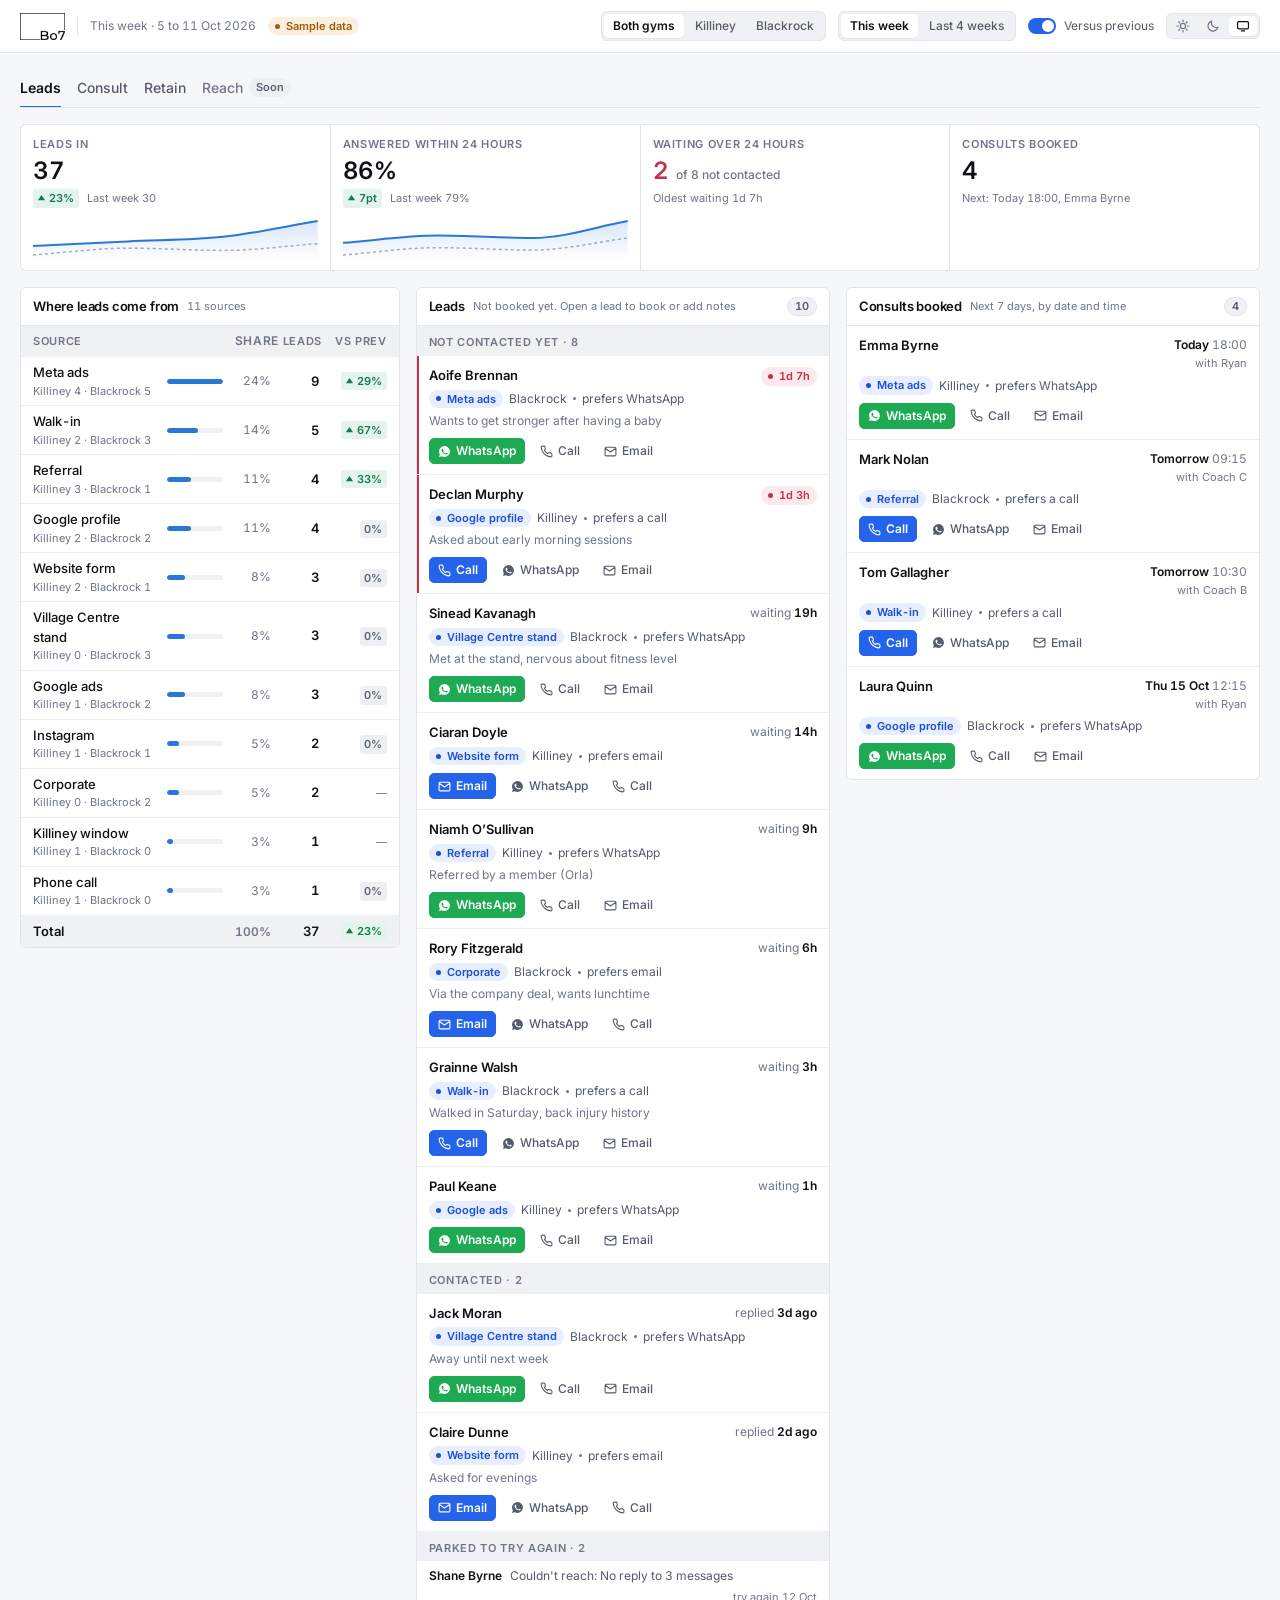
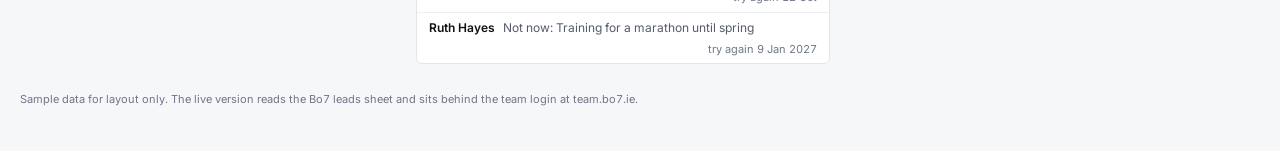
==== site/dash/index.html @ 9c86279f "Dashboard Retain: show the win-back sequence as a table (Observatory style) instead of accent-stripe" ====
<!doctype html>
<html lang="en">
<head>
<meta charset="utf-8">
<meta name="viewport" content="width=device-width, initial-scale=1, viewport-fit=cover">
<meta name="robots" content="noindex, nofollow">
<title>Bo7 Dashboard</title>
<link rel="icon" href="../assets/favicon.ico">
<script>try { var t = localStorage.getItem("bo7-dash-theme"); if (t === "light" || t === "dark") document.documentElement.setAttribute("data-theme", t); } catch (e) {}</script>
<link rel="preconnect" href="https://fonts.googleapis.com">
<link rel="preconnect" href="https://fonts.gstatic.com" crossorigin>
<link rel="stylesheet" href="https://fonts.googleapis.com/css2?family=Inter:wght@400;500;600;700&display=swap">
<style>
/* Bo7 dashboard. Built on the Observatory ("Operator") design system from alfred-workspace:
   dense, neutral, tool-like. Blue-biased neutrals, one accent (Observatory blue),
   semantic status colours, 4px rhythm, Inter with tabular numbers.
   No colour or size literals outside the tokens. Light on :root, dark via system or [data-theme]. */
:root {
  --bg-page: #F6F7F9; --bg-surface: #FFFFFF; --bg-sunken: #EFF1F4; --bg-raised: #FFFFFF;
  --bg-hover: #F2F4F7; --bg-active: #E8ECF2;
  --text-primary: #0F1115; --text-secondary: #545B6B; --text-tertiary: #6E7688; --text-inverse: #FFFFFF;
  --border: #E2E5EA; --border-strong: #CFD4DC;
  --accent: #2563EB; --accent-hover: #1D4ED8; --accent-text: #1D4ED8; --accent-subtle: #E7EEFD; --accent-contrast: #FFFFFF;
  --border-focus: #2563EB;
  --status-positive: #0F7B4F; --status-positive-subtle: #E4F4EC;
  --status-negative: #C2334A; --status-negative-subtle: #FCE9EC;
  --status-warning: #A35A07; --status-warning-subtle: #FBF0E0;
  --status-neutral: #5B6373; --status-neutral-subtle: #EDEFF3;
  --wa: #1DAA52; --wa-contrast: #FFFFFF;
  --chart-1: #2A78D6; --chart-grid: #ECEEF2; --chart-axis: #6E7688; --chart-compare: #A6ADBB;
  --table-border: #ECEEF2; --row-hover: #F5F7FA;
  --shadow-pop: 0 1px 2px rgba(15,17,21,.06), 0 8px 24px rgba(15,17,21,.10);
  --seg-shadow: 0 1px 1px rgba(15,17,21,.06);
  --logo-filter: invert(1); /* the logo file is white; dark on light pages */

  --font-ui: "Inter", -apple-system, BlinkMacSystemFont, "Segoe UI", Roboto, Helvetica, Arial, sans-serif;
  --fs-xs: 11px; --fs-sm: 12px; --fs-base: 13px; --fs-md: 14px; --fs-lg: 16px; --fs-xl: 20px; --fs-2xl: 24px; --fs-3xl: 30px;
  --track-tight: -0.014em; --track-wide: 0.06em;
  --space-1: 2px; --space-2: 4px; --space-3: 6px; --space-4: 8px; --space-5: 12px; --space-6: 16px; --space-7: 20px; --space-8: 24px; --space-9: 32px;
  --radius-sm: 3px; --radius-md: 5px; --radius-lg: 6px; --radius-full: 999px;
  --topbar-h: 52px; --content-max: 1560px; --pad-x: 20px;
  color-scheme: light;
}
@media (prefers-color-scheme: dark) {
  :root:not([data-theme="light"]) {
    --bg-page: #0B0D11; --bg-surface: #121519; --bg-sunken: #0E1115; --bg-raised: #171B21;
    --bg-hover: #1A1E25; --bg-active: #232830;
    --text-primary: #EEF1F6; --text-secondary: #A2AAB8; --text-tertiary: #7F8898; --text-inverse: #0B0D11;
    --border: #232830; --border-strong: #333A45;
    --accent: #3B82F6; --accent-hover: #5A98F8; --accent-text: #5A98F8; --accent-subtle: #152239; --accent-contrast: #07090D;
    --border-focus: #3B82F6;
    --status-positive: #3FD08F; --status-positive-subtle: #0F2A20;
    --status-negative: #FF7B8B; --status-negative-subtle: #331419;
    --status-warning: #F0B429; --status-warning-subtle: #302209;
    --status-neutral: #98A1B0; --status-neutral-subtle: #1C2129;
    --wa: #25D366; --wa-contrast: #06210F;
    --chart-1: #3987E5; --chart-grid: #1F242B; --chart-axis: #7F8898; --chart-compare: #5C6472;
    --table-border: #1F242B; --row-hover: #171B22;
    --shadow-pop: 0 1px 2px rgba(0,0,0,.5), 0 10px 28px rgba(0,0,0,.55);
    --seg-shadow: 0 1px 1px rgba(0,0,0,.4);
    --logo-filter: none;
    color-scheme: dark;
  }
}
:root[data-theme="dark"] {
  --bg-page: #0B0D11; --bg-surface: #121519; --bg-sunken: #0E1115; --bg-raised: #171B21;
  --bg-hover: #1A1E25; --bg-active: #232830;
  --text-primary: #EEF1F6; --text-secondary: #A2AAB8; --text-tertiary: #7F8898; --text-inverse: #0B0D11;
  --border: #232830; --border-strong: #333A45;
  --accent: #3B82F6; --accent-hover: #5A98F8; --accent-text: #5A98F8; --accent-subtle: #152239; --accent-contrast: #07090D;
  --border-focus: #3B82F6;
  --status-positive: #3FD08F; --status-positive-subtle: #0F2A20;
  --status-negative: #FF7B8B; --status-negative-subtle: #331419;
  --status-warning: #F0B429; --status-warning-subtle: #302209;
  --status-neutral: #98A1B0; --status-neutral-subtle: #1C2129;
  --wa: #25D366; --wa-contrast: #06210F;
  --chart-1: #3987E5; --chart-grid: #1F242B; --chart-axis: #7F8898; --chart-compare: #5C6472;
  --table-border: #1F242B; --row-hover: #171B22;
  --shadow-pop: 0 1px 2px rgba(0,0,0,.5), 0 10px 28px rgba(0,0,0,.55);
  --seg-shadow: 0 1px 1px rgba(0,0,0,.4);
    --logo-filter: none;
  color-scheme: dark;
}

* { box-sizing: border-box; }
html, body { margin: 0; }
body { background: var(--bg-page); color: var(--text-primary); font: 400 var(--fs-base)/1.5 var(--font-ui); font-variant-numeric: tabular-nums; overflow-x: clip; }
button { font: inherit; color: inherit; }
:focus-visible { outline: 2px solid var(--border-focus); outline-offset: 1px; }
@media (prefers-reduced-motion: reduce) { * { transition-duration: 0.01ms !important; animation-duration: 0.01ms !important; } }

/* Top bar */
.topbar { position: sticky; top: env(safe-area-inset-top, 0px); z-index: 30; background: var(--bg-surface); border-bottom: 1px solid var(--border); }
.topbar-inner { max-width: var(--content-max); margin: 0 auto; padding-inline: var(--pad-x); min-height: var(--topbar-h); display: flex; align-items: center; gap: var(--space-5); flex-wrap: wrap; padding-block: var(--space-3); }
.brand { display: flex; align-items: center; gap: var(--space-4); }
.logo { display: block; width: 45px; height: 27px; filter: var(--logo-filter); }
.title { font-size: var(--fs-md); font-weight: 600; letter-spacing: var(--track-tight); }
.sep { width: 1px; height: 18px; background: var(--border); }
.sub { font-size: var(--fs-sm); color: var(--text-tertiary); }
.right { margin-left: auto; display: flex; align-items: center; gap: var(--space-5); flex-wrap: wrap; }

.chip { display: inline-flex; align-items: center; gap: var(--space-3); padding: 1px 7px; border-radius: var(--radius-full); font-size: var(--fs-xs); font-weight: 600; background: var(--status-neutral-subtle); color: var(--status-neutral); white-space: nowrap; }
.chip::before { content: ""; width: 5px; height: 5px; border-radius: 50%; background: currentColor; }
.chip.warn { background: var(--status-warning-subtle); color: var(--status-warning); }
.chip.bad { background: var(--status-negative-subtle); color: var(--status-negative); }
.chip.ok { background: var(--status-positive-subtle); color: var(--status-positive); }
.chip.info { background: var(--accent-subtle); color: var(--accent-text); }
.chip.mute::before { display: none; }

.seg { display: inline-flex; gap: var(--space-1); padding: var(--space-1); background: var(--bg-sunken); border: 1px solid var(--border); border-radius: var(--radius-lg); }
.seg button { border: 0; background: none; padding: 3px 9px; border-radius: var(--radius-md); font-size: var(--fs-sm); font-weight: 500; color: var(--text-secondary); cursor: pointer; }
.seg button:hover { color: var(--text-primary); }
.seg button[aria-pressed="true"] { background: var(--bg-surface); color: var(--text-primary); font-weight: 600; box-shadow: var(--seg-shadow); }

.seg.icons button { display: grid; place-items: center; padding: 3px 7px; color: var(--text-tertiary); }
.seg.icons button:hover { color: var(--text-primary); }
.seg.icons button[aria-pressed="true"] { color: var(--text-primary); }
.seg.icons svg { display: block; width: 14px; height: 14px; }
.switch { display: inline-flex; align-items: center; gap: var(--space-4); font-size: var(--fs-sm); color: var(--text-secondary); cursor: pointer; user-select: none; }
.switch input { position: absolute; opacity: 0; width: 1px; height: 1px; }
.track { width: 28px; height: 16px; border-radius: var(--radius-full); background: var(--border-strong); position: relative; transition: background .15s; flex: none; }
.track::after { content: ""; position: absolute; top: 2px; left: 2px; width: 12px; height: 12px; border-radius: 50%; background: var(--bg-surface); transition: transform .15s; }
.switch input:checked + .track { background: var(--accent); }
.switch input:checked + .track::after { transform: translateX(12px); }
.switch input:focus-visible + .track { outline: 2px solid var(--border-focus); outline-offset: 1px; }

/* Content */
.content { max-width: var(--content-max); margin: 0 auto; padding: var(--space-6) var(--pad-x) var(--space-9); display: flex; flex-direction: column; gap: var(--space-6); }
.tabs { display: flex; gap: var(--space-6); border-bottom: 1px solid var(--border); overflow-x: auto; scrollbar-width: none; }
.tabs::-webkit-scrollbar { display: none; }
.tabs button { border: 0; background: none; padding: var(--space-4) 0; margin-bottom: -1px; border-bottom: 2px solid transparent; font-size: var(--fs-md); font-weight: 500; color: var(--text-secondary); cursor: pointer; white-space: nowrap; display: inline-flex; align-items: center; gap: var(--space-3); }
.tabs button:hover:not([disabled]) { color: var(--text-primary); }
.tabs button[aria-selected="true"] { color: var(--text-primary); font-weight: 600; border-bottom-color: var(--accent); }
.tabs button[disabled] { cursor: default; color: var(--text-tertiary); }
.scope { font-size: var(--fs-xs); color: var(--text-tertiary); margin: calc(var(--space-6) * -1 + var(--space-4)) 0 0; }

/* KPI strip: one bordered object split by hairlines */
.kpis { display: grid; grid-template-columns: repeat(4, minmax(0, 1fr)); gap: 1px; background: var(--border); border: 1px solid var(--border); border-radius: var(--radius-lg); overflow: hidden; }
.kpi { background: var(--bg-surface); padding: 11px 12px 10px; display: flex; flex-direction: column; min-width: 0; }
.eyebrow { font-size: var(--fs-xs); font-weight: 600; text-transform: uppercase; letter-spacing: var(--track-wide); color: var(--text-tertiary); }
.kpi-value { font-size: var(--fs-2xl); font-weight: 600; letter-spacing: var(--track-tight); line-height: 1.2; margin-top: var(--space-2); display: flex; align-items: baseline; gap: var(--space-4); flex-wrap: wrap; }
.kpi-value.bad { color: var(--status-negative); }
.kpi-secondary { font-size: var(--fs-sm); font-weight: 500; color: var(--text-tertiary); letter-spacing: 0; }
.kpi-meta { display: flex; align-items: center; gap: var(--space-4); min-height: 17px; margin-top: var(--space-2); }
.kpi-ly { font-size: var(--fs-xs); color: var(--text-tertiary); }
.spark { display: block; width: 100%; height: 44px; margin-top: var(--space-4); }
@media (max-width: 900px) { .kpis { grid-template-columns: repeat(2, minmax(0, 1fr)); } }
@media (max-width: 640px) { .kpi-value { font-size: var(--fs-xl); } }

.delta { display: inline-flex; align-items: center; gap: 3px; padding: 1px 5px 1px 4px; border-radius: var(--radius-sm); font-size: var(--fs-xs); font-weight: 600; }
.delta svg { width: 9px; height: 9px; }
.delta.good { background: var(--status-positive-subtle); color: var(--status-positive); }
.delta.bad { background: var(--status-negative-subtle); color: var(--status-negative); }
.delta.flat { background: var(--status-neutral-subtle); color: var(--status-neutral); }

/* Board */
.board { display: grid; grid-template-columns: minmax(0, 1.1fr) minmax(0, 1.2fr) minmax(0, 1.2fr); gap: var(--space-6); align-items: start; }
@media (max-width: 1240px) { .board { grid-template-columns: minmax(0, 1fr) minmax(0, 1fr); } .panel.sources { grid-column: 1 / -1; order: 3; } }
@media (max-width: 760px) { .board { grid-template-columns: minmax(0, 1fr); } }

.panel { background: var(--bg-surface); border: 1px solid var(--border); border-radius: var(--radius-lg); min-width: 0; }
.panel-head { min-height: 36px; padding: 9px 12px; border-bottom: 1px solid var(--border); display: flex; align-items: center; gap: var(--space-4); }
.panel-title { font-size: var(--fs-base); font-weight: 600; letter-spacing: var(--track-tight); }
.panel-note { font-size: var(--fs-xs); color: var(--text-tertiary); }
.panel-actions { margin-left: auto; display: flex; align-items: center; gap: var(--space-4); }
.count { font-size: var(--fs-xs); font-weight: 600; color: var(--text-secondary); background: var(--bg-sunken); border: 1px solid var(--border); border-radius: var(--radius-full); padding: 0 7px; }

/* Sources: qualifiers left, numbers right, the bar is the aside */
.src-row { display: grid; grid-template-columns: minmax(0, 1fr) 72px 40px 30px; gap: var(--space-5); align-items: center; padding: 6px 12px; border-bottom: 1px solid var(--table-border); }
.src-row:last-child { border-bottom: 0; }
.src-row:hover { background: var(--row-hover); }
.src-name { color: var(--text-primary); font-weight: 500; min-width: 0; }
.src-split { display: block; font-size: var(--fs-xs); color: var(--text-tertiary); font-weight: 400; }
.meter { height: 5px; border-radius: var(--radius-full); background: var(--bg-sunken); overflow: hidden; }
.meter i { display: block; height: 100%; background: var(--chart-1); border-radius: var(--radius-full); }
.src-share { text-align: right; font-size: var(--fs-sm); color: var(--text-tertiary); }
.src-val { text-align: right; font-weight: 600; }
.src-head { white-space: nowrap; font-size: var(--fs-xs); font-weight: 600; text-transform: uppercase; letter-spacing: var(--track-wide); color: var(--text-tertiary); background: var(--bg-sunken); }
.src-head:hover { background: var(--bg-sunken); }
.src-foot { font-weight: 600; background: var(--bg-sunken); }
.src-foot:hover { background: var(--bg-sunken); }
.src-delta { justify-self: end; }

/* Lead rows */
.group-label { padding: var(--space-4) 12px var(--space-2); font-size: var(--fs-xs); font-weight: 600; text-transform: uppercase; letter-spacing: var(--track-wide); color: var(--text-tertiary); background: var(--bg-sunken); border-bottom: 1px solid var(--table-border); }
.lead { padding: 10px 12px; border-bottom: 1px solid var(--table-border); display: grid; grid-template-columns: minmax(0, 1fr) auto; gap: var(--space-2) var(--space-5); position: relative; }
.lead:last-child { border-bottom: 0; }
.lead:hover { background: var(--row-hover); }
.lead.late::before { content: ""; position: absolute; left: 0; top: 0; bottom: 0; width: 2px; background: var(--status-negative); }
.lead-name { font-weight: 600; font-size: var(--fs-base); }
.lead-when { text-align: right; font-size: var(--fs-sm); color: var(--text-tertiary); white-space: nowrap; }
.lead-when b { color: var(--text-primary); font-weight: 600; }
.lead-meta { grid-column: 1 / -1; display: flex; flex-wrap: wrap; align-items: center; gap: var(--space-3); font-size: var(--fs-sm); color: var(--text-secondary); }
.dot-sep { width: 3px; height: 3px; border-radius: 50%; background: var(--text-tertiary); }
.lead-note { grid-column: 1 / -1; font-size: var(--fs-sm); color: var(--text-tertiary); margin: 0; }
.lead-actions { grid-column: 1 / -1; display: flex; flex-wrap: wrap; gap: var(--space-3); margin-top: var(--space-2); }
.btn { display: inline-flex; align-items: center; gap: 5px; white-space: nowrap; padding: 3px 8px; border-radius: var(--radius-md); font-size: var(--fs-sm); font-weight: 500; border: 1px solid var(--border-strong); background: var(--bg-surface); color: var(--text-primary); cursor: pointer; }
.btn:hover { background: var(--bg-hover); }
.btn svg { width: 13px; height: 13px; flex: none; }
.btn.primary { background: var(--accent); border-color: var(--accent); color: var(--accent-contrast); font-weight: 600; }
.btn.primary:hover { background: var(--accent-hover); border-color: var(--accent-hover); }
.btn.primary.wa { background: var(--wa); border-color: var(--wa); color: var(--wa-contrast); }
.btn.ghost { border-color: transparent; background: none; color: var(--text-secondary); }
.btn.ghost:hover { background: var(--bg-hover); color: var(--text-primary); }
.empty { padding: 32px 12px; text-align: center; font-size: var(--fs-sm); color: var(--text-tertiary); }

.foot-note { font-size: var(--fs-xs); color: var(--text-tertiary); }

/* Lead rows open the lead dialog */
.lead.clickable { cursor: pointer; }
.lead.clickable:focus-visible { outline: 2px solid var(--border-focus); outline-offset: -2px; }
.lead-coach { font-size: var(--fs-xs); color: var(--text-tertiary); }

/* Lead dialog. Closed dialogs must stay display:none. */
.dlg:not([open]) { display: none; }
.dlg { padding: 0; border: 1px solid var(--border); border-radius: var(--radius-lg); background: var(--bg-surface); color: var(--text-primary); box-shadow: var(--shadow-pop); width: min(960px, calc(100% - 32px)); max-height: calc(100vh - 48px); overflow: hidden; }
.dlg[open] { display: flex; flex-direction: column; }
.dlg::backdrop { background: rgba(11, 13, 17, .45); }
.dlg-head { display: flex; align-items: flex-start; gap: var(--space-5); padding: 12px 16px; border-bottom: 1px solid var(--border); }
.dlg-title { font-size: var(--fs-lg); font-weight: 600; letter-spacing: var(--track-tight); margin: 0; }
.dlg-head .lead-meta { margin-top: var(--space-2); }
.dlg-head .lead-actions { margin-top: var(--space-3); }
.icon-btn { margin-left: auto; border: 0; background: none; color: var(--text-tertiary); border-radius: var(--radius-md); padding: var(--space-2); cursor: pointer; display: grid; place-items: center; }
.icon-btn:hover { background: var(--bg-hover); color: var(--text-primary); }
.icon-btn svg { width: 16px; height: 16px; }
.dlg-body { display: grid; grid-template-columns: minmax(0, 1.5fr) minmax(0, 1fr); overflow: auto; flex: 1; }
.dlg-col { padding: 14px 16px; display: flex; flex-direction: column; gap: var(--space-5); min-width: 0; }
.dlg-col + .dlg-col { border-left: 1px solid var(--border); background: var(--bg-page); }
.dlg-section { font-size: var(--fs-base); font-weight: 600; letter-spacing: var(--track-tight); display: flex; align-items: center; gap: var(--space-4); }
.dlg-section .panel-note { font-weight: 400; }
.field { display: flex; flex-direction: column; gap: var(--space-2); }
.field > span { font-size: var(--fs-xs); font-weight: 600; text-transform: uppercase; letter-spacing: var(--track-wide); color: var(--text-tertiary); }
.days { display: grid; grid-template-columns: repeat(7, minmax(0, 1fr)); gap: var(--space-2); }
.day { border: 1px solid var(--border); background: var(--bg-surface); border-radius: var(--radius-md); padding: 6px 4px; cursor: pointer; display: flex; flex-direction: column; align-items: center; gap: 1px; font-size: var(--fs-xs); color: var(--text-secondary); }
.day b { font-size: var(--fs-md); color: var(--text-primary); font-weight: 600; }
.day:hover:not([disabled]) { background: var(--bg-hover); }
.day[aria-pressed="true"] { border-color: var(--accent); background: var(--accent-subtle); color: var(--accent-text); }
.day[aria-pressed="true"] b { color: var(--accent-text); }
.day[disabled] { cursor: default; opacity: .45; }
.slots { display: grid; grid-template-columns: repeat(auto-fill, minmax(104px, 1fr)); gap: var(--space-3); min-height: 64px; align-content: start; }
.slot { border: 1px solid var(--border-strong); background: var(--bg-surface); border-radius: var(--radius-md); padding: 5px 8px; cursor: pointer; text-align: left; display: flex; flex-direction: column; }
.slot b { font-weight: 600; font-size: var(--fs-base); }
.slot span { font-size: var(--fs-xs); color: var(--text-tertiary); }
.slot:hover { background: var(--bg-hover); }
.slot[aria-pressed="true"] { background: var(--accent); border-color: var(--accent); color: var(--accent-contrast); }
.slot[aria-pressed="true"] span { color: var(--accent-contrast); opacity: .85; }
.slots .empty { grid-column: 1 / -1; padding: 16px 0; text-align: left; }
.summary { font-size: var(--fs-sm); color: var(--text-secondary); padding: 8px 10px; border-radius: var(--radius-md); background: var(--bg-sunken); border: 1px solid var(--border); }
.summary b { color: var(--text-primary); }
.callout { border: 1px solid var(--border); border-left: 2px solid var(--status-positive); border-radius: var(--radius-lg); background: var(--bg-surface); padding: 10px 12px; display: flex; flex-direction: column; gap: var(--space-3); }
.callout b { font-size: var(--fs-base); }
.callout p { margin: 0; font-size: var(--fs-sm); color: var(--text-secondary); }
.notes { display: flex; flex-direction: column; gap: var(--space-4); overflow: auto; }
.note { background: var(--bg-surface); border: 1px solid var(--border); border-radius: var(--radius-md); padding: 8px 10px; }
.note-meta { font-size: var(--fs-xs); color: var(--text-tertiary); }
.note p { margin: 2px 0 0; font-size: var(--fs-sm); white-space: pre-wrap; }
textarea.input { font: inherit; font-size: var(--fs-base); color: var(--text-primary); background: var(--bg-surface); border: 1px solid var(--border-strong); border-radius: var(--radius-md); padding: 6px 8px; resize: vertical; min-height: 72px; }
textarea.input:focus { outline: none; border-color: var(--border-focus); box-shadow: 0 0 0 2px var(--accent-subtle); }
.dlg-foot { display: flex; align-items: center; gap: var(--space-4); padding: 10px 16px; border-top: 1px solid var(--border); background: var(--bg-surface); }
.dlg-foot .hint { font-size: var(--fs-xs); color: var(--text-tertiary); margin-right: auto; }
.btn.lg { padding: 5px 11px; font-size: var(--fs-base); }
.btn[disabled] { opacity: .45; cursor: default; }
@media (max-width: 860px) {
  .dlg-body { grid-template-columns: minmax(0, 1fr); }
  .dlg-col + .dlg-col { border-left: 0; border-top: 1px solid var(--border); }
}
@media (max-width: 640px) {
  .dlg { width: 100%; max-width: 100%; height: 100%; max-height: 100%; border-radius: 0; }
  .days { grid-template-columns: repeat(7, minmax(44px, 1fr)); overflow-x: auto; }
}

/* Remove-from-board panel */
.park { margin-top: var(--space-4); border: 1px solid var(--border); border-radius: var(--radius-lg); background: var(--bg-sunken); padding: 10px 12px; display: flex; flex-direction: column; gap: var(--space-4); }
.park-title { font-size: var(--fs-base); font-weight: 600; }
.park p { margin: 0; font-size: var(--fs-sm); color: var(--text-secondary); }
.park-row { display: flex; flex-wrap: wrap; gap: var(--space-5); align-items: flex-end; }
.park-actions { display: flex; gap: var(--space-3); }
.btn.danger { background: var(--status-negative); border-color: var(--status-negative); color: var(--text-inverse); font-weight: 600; }
.parked { padding: 6px 12px; border-bottom: 1px solid var(--table-border); display: flex; flex-wrap: wrap; gap: var(--space-2) var(--space-4); align-items: baseline; font-size: var(--fs-sm); color: var(--text-secondary); }
.parked:last-child { border-bottom: 0; }
.parked b { color: var(--text-primary); font-weight: 600; }
.parked .due { margin-left: auto; color: var(--text-tertiary); font-size: var(--fs-xs); }

/* Tabs and panels */
.tabpanel { display: flex; flex-direction: column; gap: var(--space-6); }
.tabpanel[hidden], .seg[hidden], .switch[hidden] { display: none; }

/* Consult tab: list on the left, consult sheet on the right; full-screen sheet on phones */
.cx-bar { display: flex; flex-wrap: wrap; align-items: center; gap: var(--space-5); }
.cx { display: grid; grid-template-columns: minmax(0, 1fr) minmax(0, 1.35fr); gap: var(--space-6); align-items: start; }
.cx-row { width: 100%; border: 0; border-bottom: 1px solid var(--table-border); background: none; text-align: left; cursor: pointer; padding: 10px 12px; display: grid; grid-template-columns: 52px minmax(0, 1fr) auto; gap: var(--space-2) var(--space-5); align-items: center; min-height: 60px; }
.cx-row:hover { background: var(--row-hover); }
.cx-row[aria-current="true"] { background: var(--bg-active); box-shadow: inset 2px 0 0 var(--accent); }
.cx-time { font-size: var(--fs-md); font-weight: 600; letter-spacing: var(--track-tight); }
.cx-who { min-width: 0; }
.cx-who b { display: block; font-weight: 600; font-size: var(--fs-base); }
.cx-who span { display: block; font-size: var(--fs-sm); color: var(--text-tertiary); white-space: nowrap; overflow: hidden; text-overflow: ellipsis; }
.group-label.today { color: var(--accent-text); background: var(--accent-subtle); }
.cx-list-panel, .cx-detail { height: calc(100vh - var(--topbar-h) - 64px); min-height: 480px; }
.cx-list-panel { display: flex; flex-direction: column; overflow: hidden; }
.cx-list-panel #x-list { overflow: auto; flex: 1; }
.cx-detail { display: flex; flex-direction: column; overflow: hidden; }
.cx-empty { padding: 48px 16px; text-align: center; color: var(--text-tertiary); font-size: var(--fs-sm); }
.cx-head { padding: 12px 16px; border-bottom: 1px solid var(--border); display: flex; flex-direction: column; gap: var(--space-3); }
.cx-head-top { display: flex; align-items: center; gap: var(--space-4); }
.cx-name { font-size: var(--fs-xl); font-weight: 600; letter-spacing: var(--track-tight); margin: 0; flex: 1; min-width: 0; }
.cx-when { font-size: var(--fs-sm); color: var(--text-secondary); }
.cx-when b { color: var(--text-primary); }
.cx-back { display: none; }
.cx-body { overflow: auto; padding: 4px 16px 16px; display: flex; flex-direction: column; gap: var(--space-6); flex: 1; }
.cx-sec { display: flex; flex-direction: column; gap: var(--space-4); padding-top: var(--space-5); }
.cx-sec + .cx-sec { border-top: 1px solid var(--border); }
.cx-sec h3 { margin: 0; font-size: var(--fs-base); font-weight: 600; letter-spacing: var(--track-tight); display: flex; align-items: baseline; gap: var(--space-4); }
.cx-sec h3 .panel-note { font-weight: 400; }
.facts { display: grid; grid-template-columns: max-content minmax(0, 1fr); gap: 6px 16px; margin: 0; font-size: var(--fs-sm); }
.facts dt { color: var(--text-tertiary); }
.facts dd { margin: 0; color: var(--text-primary); }
.prev-notes { display: flex; flex-direction: column; gap: var(--space-3); }
.prev-notes .note { background: var(--bg-sunken); }
.cx textarea.input, .cx-detail textarea.input { min-height: 64px; }
.chips { display: flex; flex-wrap: wrap; gap: var(--space-3); }
.tog { border: 1px solid var(--border-strong); background: var(--bg-surface); color: var(--text-secondary); border-radius: var(--radius-full); padding: 5px 12px; font-size: var(--fs-sm); font-weight: 500; cursor: pointer; min-height: 32px; }
.tog:hover { background: var(--bg-hover); color: var(--text-primary); }
.tog[aria-pressed="true"] { background: var(--accent-subtle); border-color: var(--accent); color: var(--accent-text); font-weight: 600; }
.tog.big { padding: 8px 14px; font-size: var(--fs-base); min-height: 40px; }
.tog.good[aria-pressed="true"] { background: var(--status-positive-subtle); border-color: var(--status-positive); color: var(--status-positive); }
.tog.bad[aria-pressed="true"] { background: var(--status-negative-subtle); border-color: var(--status-negative); color: var(--status-negative); }
.saved { font-size: var(--fs-xs); color: var(--text-tertiary); }
.hint-text { font-size: var(--fs-xs); color: var(--text-tertiary); margin: 0; }
.cx-foot { padding: 10px 16px calc(10px + env(safe-area-inset-bottom, 0px)); border-top: 1px solid var(--border); display: flex; align-items: center; gap: var(--space-4); background: var(--bg-surface); }
.cx-foot .hint { font-size: var(--fs-xs); color: var(--text-tertiary); margin-right: auto; }

@media (max-width: 1000px) {
  .cx { grid-template-columns: minmax(0, 1fr); }
  .cx-detail { display: none; }
  .cx-list-panel { height: auto; min-height: 0; }
  .cx-detail.open { display: flex; position: fixed; inset: 0; z-index: 50; max-height: none; border-radius: 0; border: 0; padding-top: env(safe-area-inset-top, 0px); }
  .cx-back { display: grid; margin-left: -6px; }
  body.sheet-open { overflow: hidden; }
}
@media (max-width: 640px) {
  .cx-detail textarea.input { font-size: 16px; } /* stops phones zooming in on focus */
  .cx-foot .btn.primary { flex: 1; justify-content: center; padding: 10px 12px; font-size: var(--fs-md); }
  .cx-foot .hint { display: none; }
  .cx-row { grid-template-columns: 48px minmax(0, 1fr) auto; }
}

/* Retain tab: member health column, then the win-back list */
.rt { display: grid; grid-template-columns: minmax(0, 0.9fr) minmax(0, 1.4fr); gap: var(--space-6); align-items: start; }
.rt-health { display: grid; grid-template-columns: 92px minmax(0, 1fr); gap: var(--space-6); padding: 16px; align-items: stretch; }
.hcol { display: flex; flex-direction: column; height: 420px; border-radius: var(--radius-lg); overflow: hidden; gap: 2px; background: var(--bg-surface); }
.hseg { border: 0; padding: 0; margin: 0; min-height: 6px; display: flex; align-items: flex-start; justify-content: center; color: var(--text-inverse); font-weight: 600; font-size: var(--fs-sm); cursor: pointer; position: relative; }
.hseg span { padding-top: 8px; }
.hseg.healthy { background: var(--status-positive); cursor: default; }
.hseg.slowing { background: var(--status-warning); }
.hseg.risk { background: var(--status-negative); }
.hseg:not(.healthy):hover { filter: brightness(1.08); }
.hseg[aria-pressed="true"] { box-shadow: inset 0 0 0 3px var(--text-primary); }
.hlegend { display: flex; flex-direction: column; gap: var(--space-3); min-width: 0; }
.hrow { border: 1px solid var(--border); background: var(--bg-surface); border-radius: var(--radius-lg); padding: 10px 12px; text-align: left; display: grid; grid-template-columns: 10px minmax(0, 1fr) auto; gap: 2px var(--space-4); align-items: baseline; cursor: pointer; }
.hrow:hover { background: var(--bg-hover); }
.hrow[aria-pressed="true"] { border-color: var(--accent); background: var(--accent-subtle); }
.hrow.healthy { cursor: default; }
.hrow.healthy:hover { background: var(--bg-surface); }
.hdot { width: 10px; height: 10px; border-radius: 3px; align-self: center; }
.hdot.healthy { background: var(--status-positive); } .hdot.slowing { background: var(--status-warning); } .hdot.risk { background: var(--status-negative); }
.hname { font-weight: 600; font-size: var(--fs-base); }
.hnum { font-size: var(--fs-xl); font-weight: 600; letter-spacing: var(--track-tight); text-align: right; }
.hdef { grid-column: 2 / -1; font-size: var(--fs-xs); color: var(--text-tertiary); }
.hmeta { grid-column: 2 / -1; display: flex; flex-wrap: wrap; align-items: center; gap: var(--space-2) var(--space-4); font-size: var(--fs-xs); color: var(--text-tertiary); }
.hmeta > * { white-space: nowrap; }
.seq-row { display: grid; grid-template-columns: 64px minmax(0, 1fr) 64px 72px; gap: var(--space-5); align-items: center; padding: 6px 12px; border-bottom: 1px solid var(--table-border); font-size: var(--fs-base); }
.seq-row.head { background: var(--bg-sunken); font-size: var(--fs-xs); font-weight: 600; text-transform: uppercase; letter-spacing: var(--track-wide); color: var(--text-tertiary); }
.seq-row .when { color: var(--text-secondary); white-space: nowrap; }
.seq-row .who { color: var(--text-secondary); }
.seq-row .n { text-align: right; font-weight: 600; }
.seq-row.head .n { font-weight: 600; }
@media (max-width: 640px) { .seq-row { grid-template-columns: 52px minmax(0, 1fr) 52px 40px; gap: var(--space-4); } }
.seq-note { padding: 8px 12px; font-size: var(--fs-xs); color: var(--text-tertiary); border-bottom: 1px solid var(--border); }
.mrow { padding: 10px 12px; border-bottom: 1px solid var(--table-border); display: grid; grid-template-columns: minmax(0, 1fr) auto; gap: var(--space-2) var(--space-5); }
.mrow:last-child { border-bottom: 0; }
.mrow:hover { background: var(--row-hover); }
.mrow .lead-meta b { color: var(--text-primary); font-weight: 600; }
.mstage { text-align: right; display: flex; flex-direction: column; align-items: flex-end; gap: 2px; }
.mstage .next { font-size: var(--fs-xs); color: var(--text-tertiary); white-space: nowrap; }
.pace { font-variant-numeric: tabular-nums; }
@media (max-width: 1000px) { .rt { grid-template-columns: minmax(0, 1fr); } }
@media (max-width: 640px) { .mrow .lead-actions { gap: var(--space-1); } .mrow .btn.ghost { padding: 3px 6px; } .rt-health { grid-template-columns: 64px minmax(0, 1fr); gap: var(--space-5); padding: 12px; } .hcol { height: 340px; } .mstage .next { white-space: normal; } }

/* Toast */
.toast { position: fixed; left: 50%; bottom: calc(var(--space-8) + env(safe-area-inset-bottom, 0px)); transform: translateX(-50%); max-width: calc(100% - 32px); background: var(--bg-raised); border: 1px solid var(--border); box-shadow: var(--shadow-pop); color: var(--text-primary); padding: 9px 12px; border-radius: var(--radius-lg); font-size: var(--fs-sm); opacity: 0; transition: opacity .15s; pointer-events: none; }
.toast.show { opacity: 1; }

@media (max-width: 900px) { :root { --pad-x: 16px; } .sub, .sep { display: none; } }
@media (max-width: 640px) { :root { --pad-x: 12px; } .right { margin-left: 0; width: 100%; } .topbar { position: static; } }
</style>
</head>
<body>
<header class="topbar">
  <div class="topbar-inner">
    <div class="brand"><img class="logo" src="../assets/bo7-logo.png" alt="Bo7" width="45" height="27"></div>
    <span class="sep" aria-hidden="true"></span>
    <span class="sub" id="period-sub">This week · 5 to 11 Oct 2026</span>
    <span class="chip warn" title="Every name and number on this page is made up, for layout only.">Sample data</span>
    <div class="right">
      <div class="seg" role="group" aria-label="Gym">
        <button type="button" data-gym="all" aria-pressed="true">Both gyms</button>
        <button type="button" data-gym="Killiney" aria-pressed="false">Killiney</button>
        <button type="button" data-gym="Blackrock" aria-pressed="false">Blackrock</button>
      </div>
      <div class="seg" role="group" aria-label="Period" id="period-seg">
        <button type="button" data-period="week" aria-pressed="true">This week</button>
        <button type="button" data-period="month" aria-pressed="false">Last 4 weeks</button>
      </div>
      <label class="switch" id="compare-wrap"><input type="checkbox" id="compare" checked><span class="track" aria-hidden="true"></span>Versus previous</label>
      <div class="seg icons" role="group" aria-label="Theme">
        <button type="button" data-theme-opt="light" aria-pressed="false" title="Light" aria-label="Light"><svg viewBox="0 0 16 16" fill="none" stroke="currentColor" stroke-width="1.4" stroke-linecap="round" aria-hidden="true"><circle cx="8" cy="8" r="3"/><path d="M8 1.2v1.6M8 13.2v1.6M1.2 8h1.6M13.2 8h1.6M3.2 3.2l1.1 1.1M11.7 11.7l1.1 1.1M3.2 12.8l1.1-1.1M11.7 4.3l1.1-1.1"/></svg></button>
        <button type="button" data-theme-opt="dark" aria-pressed="false" title="Dark" aria-label="Dark"><svg viewBox="0 0 16 16" fill="none" stroke="currentColor" stroke-width="1.4" stroke-linejoin="round" aria-hidden="true"><path d="M13.6 9.6A5.8 5.8 0 0 1 6.4 2.4a5.8 5.8 0 1 0 7.2 7.2Z"/></svg></button>
        <button type="button" data-theme-opt="system" aria-pressed="false" title="System" aria-label="System"><svg viewBox="0 0 16 16" fill="none" stroke="currentColor" stroke-width="1.4" aria-hidden="true"><rect x="1.8" y="3" width="12.4" height="8.2" rx="1.2"/><path d="M5.6 13.6h4.8"/></svg></button>
      </div>
    </div>
  </div>
</header>

<main class="content">
  <nav class="tabs" role="tablist" aria-label="Dashboard sections">
    <button role="tab" aria-selected="true" type="button" data-tab="leads">Leads</button>
    <button role="tab" aria-selected="false" type="button" data-tab="consult">Consult</button>
    <button role="tab" aria-selected="false" type="button" data-tab="retain">Retain</button>
    <button role="tab" aria-selected="false" type="button" disabled>Reach <span class="chip mute">Soon</span></button>
  </nav>

  <div class="tabpanel" id="tab-leads" role="tabpanel">
  <section class="kpis" aria-label="Summary">
    <div class="kpi">
      <span class="eyebrow">Leads in</span>
      <span class="kpi-value" id="k-leads">0</span>
      <span class="kpi-meta" id="m-leads"></span>
      <svg class="spark" id="s-leads" viewBox="0 0 300 40" preserveAspectRatio="none" aria-hidden="true"></svg>
    </div>
    <div class="kpi">
      <span class="eyebrow">Answered within 24 hours</span>
      <span class="kpi-value" id="k-reply">0%</span>
      <span class="kpi-meta" id="m-reply"></span>
      <svg class="spark" id="s-reply" viewBox="0 0 300 40" preserveAspectRatio="none" aria-hidden="true"></svg>
    </div>
    <div class="kpi">
      <span class="eyebrow">Waiting over 24 hours</span>
      <span class="kpi-value bad" id="k-late">0</span>
      <span class="kpi-meta"><span class="kpi-ly" id="m-late"></span></span>
    </div>
    <div class="kpi">
      <span class="eyebrow">Consults booked</span>
      <span class="kpi-value" id="k-consult">0</span>
      <span class="kpi-meta"><span class="kpi-ly" id="m-consult"></span></span>
    </div>
  </section>

  <div class="board">
    <section class="panel sources" aria-labelledby="h-sources">
      <div class="panel-head"><span class="panel-title" id="h-sources">Where leads come from</span><span class="panel-note" id="n-sources"></span></div>
      <div id="src-list"></div>
    </section>

    <section class="panel" aria-labelledby="h-new">
      <div class="panel-head"><span class="panel-title" id="h-new">Leads</span><span class="panel-note">Not booked yet. Open a lead to book or add notes</span><span class="panel-actions"><span class="count" id="c-new">0</span></span></div>
      <div id="list-new"></div>
    </section>

    <section class="panel" aria-labelledby="h-consult">
      <div class="panel-head"><span class="panel-title" id="h-consult">Consults booked</span><span class="panel-note">Next 7 days, by date and time</span><span class="panel-actions"><span class="count" id="c-consult">0</span></span></div>
      <div id="list-consult"></div>
    </section>
  </div>

  </div>

  <div class="tabpanel" id="tab-consult" role="tabpanel" hidden>
    <section class="kpis" aria-label="This week's consults">
      <div class="kpi"><span class="eyebrow">Booked this week</span><span class="kpi-value" id="x-booked">0</span><span class="kpi-meta"><span class="kpi-ly" id="x-booked-m"></span></span></div>
      <div class="kpi"><span class="eyebrow">Done</span><span class="kpi-value" id="x-done">0</span><span class="kpi-meta"><span class="kpi-ly" id="x-done-m"></span></span></div>
      <div class="kpi"><span class="eyebrow">Showed up</span><span class="kpi-value" id="x-show">0%</span><span class="kpi-meta"><span class="kpi-ly" id="x-show-m"></span></span></div>
      <div class="kpi"><span class="eyebrow">Joined</span><span class="kpi-value" id="x-joined">0</span><span class="kpi-meta"><span class="kpi-ly" id="x-joined-m"></span></span></div>
    </section>
    <div class="cx-bar">
      <div class="seg" role="group" aria-label="Coach" id="x-coach"></div>
      <span class="panel-note">This week and next. Open a consult to take notes and record the outcome.</span>
    </div>
    <div class="cx">
      <section class="panel cx-list-panel" aria-labelledby="x-list-h">
        <div class="panel-head"><span class="panel-title" id="x-list-h">Consults</span><span class="panel-actions"><span class="count" id="x-count">0</span></span></div>
        <div id="x-list"></div>
      </section>
      <section class="panel cx-detail" id="cx-detail" aria-label="Consult"></section>
    </div>
  </div>

  <div class="tabpanel" id="tab-retain" role="tabpanel" hidden>
    <section class="kpis" aria-label="Member health">
      <div class="kpi"><span class="eyebrow">Members</span><span class="kpi-value" id="r-members">0</span><span class="kpi-meta"><span class="kpi-ly" id="r-members-m"></span></span></div>
      <div class="kpi"><span class="eyebrow">Healthy</span><span class="kpi-value" id="r-healthy">0%</span><span class="kpi-meta" id="r-healthy-m"></span></div>
      <div class="kpi"><span class="eyebrow">Won back, last 30 days</span><span class="kpi-value" id="r-won">0</span><span class="kpi-meta"><span class="kpi-ly" id="r-won-m"></span></span></div>
      <div class="kpi"><span class="eyebrow">Win-back rate</span><span class="kpi-value" id="r-rate">0%</span><span class="kpi-meta"><span class="kpi-ly" id="r-rate-m"></span></span></div>
    </section>
    <div class="rt">
      <section class="panel" aria-labelledby="r-health-h">
        <div class="panel-head"><span class="panel-title" id="r-health-h">Member health</span><span class="panel-note">From Glofox bookings and check-ins</span></div>
        <div class="rt-health">
          <div class="hcol" id="r-col" role="group" aria-label="Members by health"></div>
          <div class="hlegend" id="r-legend"></div>
        </div>
      </section>
      <section class="panel" id="r-list-panel" aria-labelledby="r-list-h">
        <div class="panel-head"><span class="panel-title" id="r-list-h">Win-back</span><span class="panel-note" id="r-list-note"></span><span class="panel-actions"><span class="count" id="r-count">0</span></span></div>
        <div id="r-seq"></div>
        <div id="r-list"></div>
      </section>
    </div>
  </div>

  <p class="foot-note">Sample data for layout only. The live version reads the Bo7 leads sheet and sits behind the team login at team.bo7.ie.</p>
</main>
<dialog class="dlg" id="lead-dlg" aria-labelledby="dlg-name">
  <div class="dlg-head">
    <div style="min-width:0">
      <h2 class="dlg-title" id="dlg-name">Name</h2>
      <div id="dlg-meta"></div>
      <div id="dlg-contact"></div>
      <div id="dlg-status" style="display:flex;align-items:center;gap:8px;flex-wrap:wrap;margin-top:8px"></div>
      <div id="dlg-remove"></div>
    </div>
    <button type="button" class="icon-btn" id="dlg-close" aria-label="Close" autofocus><svg viewBox="0 0 16 16" fill="none" stroke="currentColor" stroke-width="1.6" stroke-linecap="round" aria-hidden="true"><path d="M4 4l8 8M12 4l-8 8"/></svg></button>
  </div>
  <div class="dlg-body">
    <section class="dlg-col" aria-labelledby="dlg-book-h">
      <div class="dlg-section" id="dlg-book-h">Book a consultation <span class="panel-note">Bo7 consultations calendar</span></div>
      <div id="dlg-booked"></div>
      <div style="display:flex;flex-wrap:wrap;gap:12px">
        <label class="field"><span>Gym</span><div class="seg" role="group" aria-label="Gym" id="dlg-gym"></div></label>
        <label class="field"><span>Coach</span><div class="seg" role="group" aria-label="Coach" id="dlg-coach"></div></label>
      </div>
      <div class="field"><span>Day</span><div class="days" id="dlg-days"></div></div>
      <div class="field"><span>Free times</span><div class="slots" id="dlg-slots"></div></div>
      <div class="summary" id="dlg-summary">Pick a time.</div>
    </section>
    <section class="dlg-col" aria-labelledby="dlg-notes-h">
      <div class="dlg-section" id="dlg-notes-h">Notes <span class="panel-note" id="dlg-notes-count"></span></div>
      <div class="notes" id="dlg-notes"></div>
      <label class="field"><span>Add a note</span><textarea class="input" id="dlg-note-text" rows="3" placeholder="What did they say? Goals, injuries, best times to reach them..."></textarea></label>
      <div><button type="button" class="btn" id="dlg-note-add">Add note</button></div>
    </section>
  </div>
  <div class="dlg-foot">
    <span class="hint">Sample data. Nothing is saved or sent.</span>
    <button type="button" class="btn ghost lg" id="dlg-cancel">Cancel</button>
    <button type="button" class="btn primary lg" id="dlg-book" disabled>Book consult</button>
  </div>
</dialog>
<div class="toast" id="toast" role="status" aria-live="polite"></div>

<script>
(function () {
  // ---------- Sample data (made up) ----------
  var SOURCES = {
    'walk-in': 'Walk-in', 'phone': 'Phone call', 'whatsapp': 'WhatsApp (direct)', 'website-form': 'Website form',
    'killiney-window': 'Killiney window', 'blackrock-window': 'Blackrock window', 'stand': 'Village Centre stand',
    'referral': 'Referral', 'corporate': 'Corporate', 'instagram': 'Instagram', 'meta-ads': 'Meta ads',
    'google-ads': 'Google ads', 'google-profile': 'Google profile'
  };
  // [source, gym, this week, rest of last 4 weeks, previous week, previous 4 weeks]
  var COUNTS = [
    ['meta-ads', 'Killiney', 4, 9, 3, 10], ['meta-ads', 'Blackrock', 5, 11, 4, 12],
    ['referral', 'Killiney', 3, 6, 2, 6], ['referral', 'Blackrock', 1, 3, 1, 2],
    ['google-profile', 'Killiney', 2, 7, 3, 7], ['google-profile', 'Blackrock', 2, 4, 1, 4],
    ['website-form', 'Killiney', 2, 5, 2, 6], ['website-form', 'Blackrock', 1, 3, 1, 3],
    ['walk-in', 'Killiney', 2, 3, 1, 4], ['walk-in', 'Blackrock', 3, 6, 2, 5],
    ['stand', 'Blackrock', 3, 5, 3, 2], ['google-ads', 'Killiney', 1, 4, 2, 3], ['google-ads', 'Blackrock', 2, 3, 1, 3],
    ['instagram', 'Killiney', 1, 3, 1, 3], ['instagram', 'Blackrock', 1, 2, 1, 2],
    ['killiney-window', 'Killiney', 1, 2, 0, 1], ['blackrock-window', 'Blackrock', 0, 2, 1, 1],
    ['corporate', 'Blackrock', 2, 2, 0, 1], ['phone', 'Killiney', 1, 2, 1, 3], ['whatsapp', 'Killiney', 0, 2, 0, 1]
  ];
  // Weekly totals for both gyms, oldest first; the last value is this week.
  var WEEKLY_LEADS = [22, 25, 24, 27, 26, 28, 30, 37];
  var WEEKLY_REPLY = [72, 75, 74, 79, 77, 80, 79, 86];
  var NEW = [
    { name: 'Aoife Brennan', source: 'meta-ads', gym: 'Blackrock', prefers: 'whatsapp', hours: 31, note: 'Wants to get stronger after having a baby' },
    { name: 'Declan Murphy', source: 'google-profile', gym: 'Killiney', prefers: 'phone', hours: 27, note: 'Asked about early morning sessions' },
    { name: 'Sinead Kavanagh', source: 'stand', gym: 'Blackrock', prefers: 'whatsapp', hours: 19, note: 'Met at the stand, nervous about fitness level' },
    { name: 'Ciaran Doyle', source: 'website-form', gym: 'Killiney', prefers: 'email', hours: 14, note: '' },
    { name: 'Niamh O’Sullivan', source: 'referral', gym: 'Killiney', prefers: 'whatsapp', hours: 9, note: 'Referred by a member (Orla)' },
    { name: 'Rory Fitzgerald', source: 'corporate', gym: 'Blackrock', prefers: 'email', hours: 6, note: 'Via the company deal, wants lunchtime' },
    { name: 'Grainne Walsh', source: 'walk-in', gym: 'Blackrock', prefers: 'phone', hours: 3, note: 'Walked in Saturday, back injury history' },
    { name: 'Paul Keane', source: 'google-ads', gym: 'Killiney', prefers: 'whatsapp', hours: 1, note: '' },
    { name: 'Claire Dunne', source: 'website-form', gym: 'Killiney', prefers: 'email', hours: 70, contacted: true, replied: '2d ago', status: 'Asked for evenings', note: '' },
    { name: 'Jack Moran', source: 'stand', gym: 'Blackrock', prefers: 'whatsapp', hours: 96, contacted: true, replied: '3d ago', status: 'Away until next week', note: 'Met at the stand, keen once back' }
  ];
  // Taken off the board, kept in the leads sheet to try again later.
  var PARKED = [
    { name: 'Shane Byrne', gym: 'Killiney', status: "Couldn't reach", reason: 'No reply to 3 messages', tryAgain: '12 Oct' },
    { name: 'Ruth Hayes', gym: 'Blackrock', status: 'Not now', reason: 'Training for a marathon until spring', tryAgain: '9 Jan 2027' }
  ];
  var CONSULT = [
    { name: 'Emma Byrne', source: 'meta-ads', gym: 'Killiney', prefers: 'whatsapp', when: 'Today', time: '18:00', booked: true, day: 0, coach: 'Ryan' },
    { name: 'Mark Nolan', source: 'referral', gym: 'Blackrock', prefers: 'phone', when: 'Tomorrow', time: '09:15', booked: true, day: 1, coach: 'Coach C' },
    { name: 'Laura Quinn', source: 'google-profile', gym: 'Blackrock', prefers: 'whatsapp', when: 'Thu 15 Oct', time: '12:15', booked: true, day: 6, coach: 'Ryan' },
    { name: 'Tom Gallagher', source: 'walk-in', gym: 'Killiney', prefers: 'phone', when: 'Tomorrow', time: '10:30', booked: true, day: 1, coach: 'Coach B' },
  ];

  // Sample calendar: today is Fri 9 Oct 2026, 11:00. Consult slots per gym; coaches per gym.
  var DAYS = ['Fri', 'Sat', 'Sun', 'Mon', 'Tue', 'Wed', 'Thu'].map(function (d, i) { return { short: d, date: 9 + i, label: i === 0 ? 'Today' : i === 1 ? 'Tomorrow' : d + ' ' + (9 + i) + ' Oct' }; });
  var SLOT_TIMES = {
    Killiney: { weekday: ['07:00', '07:45', '12:30', '18:00', '18:45', '19:30'], Sat: ['09:00', '09:45', '10:30'], Sun: [] },
    Blackrock: { weekday: ['06:45', '12:15', '13:00', '17:30', '18:15', '19:00'], Sat: ['08:30', '09:15', '10:00'], Sun: [] }
  };
  var COACHES = { Killiney: ['Ryan', 'Coach B'], Blackrock: ['Ryan', 'Coach C'] };
  var NOW = '11:00';
  NEW.concat(CONSULT).forEach(function (p, i) {
    p.id = 'L' + i;
    p.notes = p.note ? [{ by: 'Logged at enquiry', at: 'Earlier', text: p.note }] : [];
  });
  NEW.forEach(function (p) { if (p.contacted) p.notes.push({ by: 'Ryan', at: p.replied, text: 'Replied on ' + (p.prefers === 'email' ? 'email' : 'WhatsApp') + '. ' + p.status + '.' }); });
  CONSULT.forEach(function (p) { if (p.booked) p.notes.push({ by: 'Ryan', at: 'Earlier', text: 'Consult booked for ' + p.when + ' at ' + p.time + ' with ' + p.coach + '.' }); });

  var ICON = {
    whatsapp: '<svg viewBox="0 0 24 24" aria-hidden="true"><path fill="currentColor" d="M12 2a10 10 0 0 0-8.6 15.1L2 22l5-1.3A10 10 0 1 0 12 2Zm5.3 14.2c-.2.6-1.3 1.2-1.8 1.2-.5.1-1 .2-3.3-.7-2.8-1.1-4.5-4-4.7-4.2-.1-.2-1.1-1.5-1.1-2.8 0-1.3.7-2 .9-2.3.3-.3.6-.3.8-.3h.6c.2 0 .4 0 .6.5l.9 2.1c.1.2.1.4 0 .6l-.4.6-.4.4c-.1.2-.3.3-.1.6.2.3.8 1.3 1.7 2.1 1.2 1 2.1 1.4 2.4 1.5.3.2.5.1.6-.1l.9-1c.2-.3.4-.2.7-.1l2 .9c.3.1.5.2.5.4.1.1.1.7-.2 1.4Z"/></svg>',
    phone: '<svg viewBox="0 0 24 24" aria-hidden="true"><path fill="none" stroke="currentColor" stroke-width="2" stroke-linecap="round" stroke-linejoin="round" d="M22 16.9v3a2 2 0 0 1-2.2 2 19.8 19.8 0 0 1-8.6-3.1 19.5 19.5 0 0 1-6-6A19.8 19.8 0 0 1 2.1 4.2 2 2 0 0 1 4.1 2h3a2 2 0 0 1 2 1.7c.1.9.4 1.8.7 2.7a2 2 0 0 1-.5 2.1L8 9.8a16 16 0 0 0 6 6l1.3-1.3a2 2 0 0 1 2.1-.4c.9.3 1.8.6 2.7.7a2 2 0 0 1 1.7 2Z"/></svg>',
    email: '<svg viewBox="0 0 24 24" aria-hidden="true"><path fill="none" stroke="currentColor" stroke-width="2" stroke-linecap="round" stroke-linejoin="round" d="M4 4h16a2 2 0 0 1 2 2v12a2 2 0 0 1-2 2H4a2 2 0 0 1-2-2V6a2 2 0 0 1 2-2Zm18 2-10 7L2 6"/></svg>'
  };
  var LABEL = { whatsapp: 'WhatsApp', phone: 'Call', email: 'Email' };
  var PREF = { whatsapp: 'prefers WhatsApp', phone: 'prefers a call', email: 'prefers email' };

  var state = { gym: 'all', period: 'week', compare: true };
  function byGym(x) { return state.gym === 'all' || (x.gym || x[1]) === state.gym; }
  function esc(t) { return String(t).replace(/[&<>"]/g, function (c) { return { '&': '&amp;', '<': '&lt;', '>': '&gt;', '"': '&quot;' }[c]; }); }

  // ---------- Delta badge: colour from "good" direction, not the arrow ----------
  function delta(cur, prev, unit, good) {
    if (prev === null || prev === undefined) return '<span class="kpi-ly" title="No comparison period">—</span>';
    var v = unit === 'pt' ? cur - prev : (prev === 0 ? null : (cur - prev) / prev * 100);
    if (v === null) return '<span class="kpi-ly" title="Nothing to compare against">—</span>';
    var dir = v > 0 ? 'up' : v < 0 ? 'down' : 'flat';
    var tone = dir === 'flat' ? 'flat' : (dir === good ? 'good' : 'bad');
    var arrow = dir === 'up' ? '<path d="M5 1l4 6H1z"/>' : dir === 'down' ? '<path d="M5 9L1 3h8z"/>' : '';
    var txt = Math.abs(v).toFixed(unit === 'pt' ? 0 : 0) + (unit === 'pt' ? 'pt' : '%');
    return '<span class="delta ' + tone + '">' + (arrow ? '<svg viewBox="0 0 10 10" fill="currentColor" aria-hidden="true">' + arrow + '</svg>' : '') + txt + '</span>';
  }

  // ---------- Sparkline: monotone cubic (Fritsch-Carlson), shared y-scale with comparison ----------
  function css(name) { return getComputedStyle(document.documentElement).getPropertyValue(name).trim(); }
  function monotonePath(pts) {
    var n = pts.length; if (n < 2) return '';
    var dx = [], m = [], t = [];
    for (var i = 0; i < n - 1; i++) { dx[i] = pts[i + 1][0] - pts[i][0]; m[i] = (pts[i + 1][1] - pts[i][1]) / dx[i]; }
    t[0] = m[0]; t[n - 1] = m[n - 2];
    for (i = 1; i < n - 1; i++) t[i] = (m[i - 1] * m[i] <= 0) ? 0 : (m[i - 1] + m[i]) / 2;
    for (i = 0; i < n - 1; i++) {
      if (m[i] === 0) { t[i] = 0; t[i + 1] = 0; continue; }
      var a = t[i] / m[i], b = t[i + 1] / m[i], h = a * a + b * b;
      if (h > 9) { var k = 3 / Math.sqrt(h); t[i] = k * a * m[i]; t[i + 1] = k * b * m[i]; }
    }
    var d = 'M' + pts[0][0].toFixed(2) + ',' + pts[0][1].toFixed(2);
    for (i = 0; i < n - 1; i++) {
      var x0 = pts[i][0], y0 = pts[i][1], x1 = pts[i + 1][0], y1 = pts[i + 1][1], s = dx[i] / 3;
      d += ' C' + (x0 + s).toFixed(2) + ',' + (y0 + t[i] * s).toFixed(2) + ' ' + (x1 - s).toFixed(2) + ',' + (y1 - t[i + 1] * s).toFixed(2) + ' ' + x1.toFixed(2) + ',' + y1.toFixed(2);
    }
    return d;
  }
  function spark(el, cur, prev) {
    var all = cur.concat(state.compare && prev ? prev : []);
    var lo = Math.min.apply(null, all), hi = Math.max.apply(null, all), pad = (hi - lo) * 0.15 || 1;
    lo -= pad; hi += pad;
    function pts(vals) { return vals.map(function (v, i) { return [i / (vals.length - 1) * 300, 40 - (v - lo) / (hi - lo) * 40]; }); }
    var c = css('--chart-1'), id = el.id + '-g';
    var p = pts(cur), line = monotonePath(p);
    var html = '<defs><linearGradient id="' + id + '" x1="0" y1="0" x2="0" y2="1"><stop offset="0" stop-color="' + c + '" stop-opacity=".18"/><stop offset="1" stop-color="' + c + '" stop-opacity="0"/></linearGradient></defs>';
    if (state.compare && prev) html += '<path d="' + monotonePath(pts(prev)) + '" fill="none" stroke="' + css('--chart-compare') + '" stroke-width="1.5" stroke-dasharray="3 3" vector-effect="non-scaling-stroke"/>';
    html += '<path d="' + line + ' L300,40 L0,40 Z" fill="url(#' + id + ')"/>';
    html += '<path d="' + line + '" fill="none" stroke="' + c + '" stroke-width="2" vector-effect="non-scaling-stroke"/>';
    el.innerHTML = html;
  }

  // ---------- Render ----------
  function actions(p) {
    var order = [p.prefers].concat(['whatsapp', 'phone', 'email'].filter(function (k) { return k !== p.prefers; }));
    return '<div class="lead-actions">' + order.map(function (k, i) {
      var cls = i === 0 ? 'btn primary' + (k === 'whatsapp' ? ' wa' : '') : 'btn ghost';
      return '<button type="button" class="' + cls + '" data-act="' + k + '" data-name="' + esc(p.name) + '">' + ICON[k] + LABEL[k] + '</button>';
    }).join('') + '</div>';
  }
  function meta(p) {
    return '<div class="lead-meta"><span class="chip info">' + esc(SOURCES[p.source]) + '</span><span>' + esc(p.gym) + '</span><span class="dot-sep" aria-hidden="true"></span><span>' + PREF[p.prefers] + '</span></div>';
  }
  function waited(h) { return h < 24 ? h + 'h' : Math.floor(h / 24) + 'd ' + (h % 24) + 'h'; }

  function render() {
    var wk = state.period === 'week';
    document.getElementById('period-sub').textContent = wk ? 'This week · 5 to 11 Oct 2026' : 'Last 4 weeks · 14 Sep to 11 Oct 2026';

    // Sources
    var cur = {}, prev = {}, split = {};
    COUNTS.filter(byGym).forEach(function (r) {
      var c = wk ? r[2] : r[2] + r[3], p = wk ? r[4] : r[5];
      cur[r[0]] = (cur[r[0]] || 0) + c; prev[r[0]] = (prev[r[0]] || 0) + p;
      split[r[0]] = split[r[0]] || { Killiney: 0, Blackrock: 0 }; split[r[0]][r[1]] += c;
    });
    var rows = Object.keys(cur).filter(function (k) { return cur[k] > 0; }).sort(function (a, b) { return cur[b] - cur[a]; });
    var total = rows.reduce(function (t, k) { return t + cur[k]; }, 0);
    var totalPrev = Object.keys(prev).reduce(function (t, k) { return t + prev[k]; }, 0);
    var max = rows.length ? cur[rows[0]] : 1;
    var cols = state.compare ? 'minmax(0,1fr) 56px 36px 36px 56px' : 'minmax(0,1fr) 72px 40px 36px';
    var head = '<div class="src-row src-head" style="grid-template-columns:' + cols + '"><span>Source</span><span></span><span class="src-share">Share</span><span class="src-val">Leads</span>' + (state.compare ? '<span class="src-delta">vs prev</span>' : '') + '</div>';
    var body = rows.map(function (k) {
      var sp = state.gym === 'all' ? '<span class="src-split">Killiney ' + split[k].Killiney + ' · Blackrock ' + split[k].Blackrock + '</span>' : '';
      return '<div class="src-row" style="grid-template-columns:' + cols + '"><span class="src-name">' + esc(SOURCES[k]) + sp + '</span><span class="meter"><i style="width:' + Math.round(cur[k] / max * 100) + '%"></i></span><span class="src-share">' + Math.round(cur[k] / total * 100) + '%</span><span class="src-val">' + cur[k] + '</span>' + (state.compare ? '<span class="src-delta">' + delta(cur[k], prev[k], '%', 'up') + '</span>' : '') + '</div>';
    }).join('');
    var foot = '<div class="src-row src-foot" style="grid-template-columns:' + cols + '"><span>Total</span><span></span><span class="src-share">100%</span><span class="src-val">' + total + '</span>' + (state.compare ? '<span class="src-delta">' + delta(total, totalPrev, '%', 'up') + '</span>' : '') + '</div>';
    document.getElementById('src-list').innerHTML = rows.length ? head + body + foot : '<div class="empty">No leads for this period.</div>';
    document.getElementById('n-sources').textContent = rows.length + ' sources';

    // KPIs
    var share = total / (COUNTS.reduce(function (t, r) { return t + (wk ? r[2] : r[2] + r[3]); }, 0) || 1);
    var seriesLeads = WEEKLY_LEADS.map(function (v) { return Math.round(v * share); });
    document.getElementById('k-leads').textContent = total;
    document.getElementById('m-leads').innerHTML = state.compare ? delta(total, totalPrev, '%', 'up') + '<span class="kpi-ly">' + (wk ? 'Last week ' : 'Previous 4 weeks ') + totalPrev + '</span>' : '';
    spark(document.getElementById('s-leads'), seriesLeads.slice(4), seriesLeads.slice(0, 4));

    var reply = wk ? 86 : 81, replyPrev = wk ? 79 : 76;
    document.getElementById('k-reply').textContent = reply + '%';
    document.getElementById('m-reply').innerHTML = state.compare ? delta(reply, replyPrev, 'pt', 'up') + '<span class="kpi-ly">' + (wk ? 'Last week ' : 'Previous 4 weeks ') + replyPrev + '%</span>' : '';
    spark(document.getElementById('s-reply'), WEEKLY_REPLY.slice(4), WEEKLY_REPLY.slice(0, 4));

    var mine = NEW.filter(byGym);
    var fresh = mine.filter(function (p) { return !p.contacted; }).sort(function (a, b) { return b.hours - a.hours; });
    var talking = mine.filter(function (p) { return p.contacted; }).sort(function (a, b) { return b.hours - a.hours; });
    var late = fresh.filter(function (p) { return p.hours > 24; });
    var parked = PARKED.filter(byGym);
    document.getElementById('k-late').innerHTML = late.length + '<span class="kpi-secondary">of ' + fresh.length + ' not contacted</span>';
    document.getElementById('k-late').classList.toggle('bad', late.length > 0);
    document.getElementById('m-late').textContent = late.length ? 'Oldest waiting ' + waited(late[0].hours) : 'Nobody waiting over 24 hours';

    var booked = CONSULT.filter(byGym).filter(function (p) { return p.booked; }).sort(function (a, b) { return (a.day - b.day) || (a.time < b.time ? -1 : a.time > b.time ? 1 : 0); });
    document.getElementById('k-consult').textContent = booked.length;
    document.getElementById('m-consult').textContent = booked.length ? 'Next: ' + booked[0].when + ' ' + booked[0].time + ', ' + booked[0].name : 'None booked';

    // Leads: not contacted yet (the 24-hour rule), then contacted but not booked
    function freshRow(p) {
      return '<article class="lead clickable' + (p.hours > 24 ? ' late' : '') + '" data-lead="' + p.id + '" tabindex="0" aria-label="Open ' + esc(p.name) + '"><span class="lead-name">' + esc(p.name) + '</span><span class="lead-when">' + (p.hours > 24 ? '<span class="chip bad">' + waited(p.hours) + '</span>' : 'waiting <b>' + waited(p.hours) + '</b>') + '</span>' + meta(p) + (p.note ? '<p class="lead-note">' + esc(p.note) + '</p>' : '') + actions(p) + '</article>';
    }
    function talkingRow(p) {
      return '<article class="lead clickable" data-lead="' + p.id + '" tabindex="0" aria-label="Open ' + esc(p.name) + '"><span class="lead-name">' + esc(p.name) + '</span><span class="lead-when">replied <b>' + esc(p.replied) + '</b></span>' + meta(p) + '<p class="lead-note">' + esc(p.status) + '</p>' + actions(p) + '</article>';
    }
    document.getElementById('list-new').innerHTML =
      '<div class="group-label">Not contacted yet \u00b7 ' + fresh.length + '</div>' + (fresh.map(freshRow).join('') || '<div class="empty">Everyone has had a reply.</div>') +
      '<div class="group-label">Contacted \u00b7 ' + talking.length + '</div>' + (talking.map(talkingRow).join('') || '<div class="empty">Nobody in conversation.</div>') +
      (parked.length ? '<div class="group-label">Parked to try again \u00b7 ' + parked.length + '</div>' + parked.map(function (p) {
        return '<div class="parked"><b>' + esc(p.name) + '</b><span>' + esc(p.status) + ': ' + esc(p.reason) + '</span><span class="due">' + (p.tryAgain ? 'try again ' + esc(p.tryAgain) : 'do not contact') + '</span></div>';
      }).join('') : '');
    document.getElementById('c-new').textContent = mine.length;

    // Consults booked
    function consultRow(p) {
      var when = '<b>' + esc(p.when) + '</b> ' + esc(p.time) + '<br><span class="lead-coach">with ' + esc(p.coach) + '</span>';
      return '<article class="lead clickable" data-lead="' + p.id + '" tabindex="0" aria-label="Open ' + esc(p.name) + '"><span class="lead-name">' + esc(p.name) + '</span><span class="lead-when">' + when + '</span>' + meta(p) + actions(p) + '</article>';
    }
    document.getElementById('list-consult').innerHTML = booked.map(consultRow).join('') || '<div class="empty">No consults booked.</div>';
    document.getElementById('c-consult').textContent = booked.length;
  }

  function wireSeg(attr, key) {
    document.querySelectorAll('[data-' + attr + ']').forEach(function (b) {
      b.addEventListener('click', function () {
        document.querySelectorAll('[data-' + attr + ']').forEach(function (x) { x.setAttribute('aria-pressed', String(x === b)); });
        state[key] = b.getAttribute('data-' + attr);
        render();
        if (!document.getElementById('tab-consult').hidden) renderConsult();
        if (!document.getElementById('tab-retain').hidden) renderRetain();
      });
    });
  }
  wireSeg('gym', 'gym');
  wireSeg('period', 'period');
  document.getElementById('compare').addEventListener('change', function (e) { state.compare = e.target.checked; render(); if (!document.getElementById('tab-retain').hidden) renderRetain(); });

  // Theme: System (no attribute, follows the device), Light or Dark. Remembered in this browser only.
  var THEME_KEY = 'bo7-dash-theme';
  function currentTheme() { return document.documentElement.getAttribute('data-theme') || 'system'; }
  function markTheme() { document.querySelectorAll('[data-theme-opt]').forEach(function (b) { b.setAttribute('aria-pressed', String(b.dataset.themeOpt === currentTheme())); }); }
  document.querySelectorAll('[data-theme-opt]').forEach(function (b) {
    b.addEventListener('click', function () {
      var t = b.dataset.themeOpt;
      if (t === 'system') document.documentElement.removeAttribute('data-theme');
      else document.documentElement.setAttribute('data-theme', t);
      try { if (t === 'system') localStorage.removeItem(THEME_KEY); else localStorage.setItem(THEME_KEY, t); } catch (e) {}
      markTheme();
    });
  });
  markTheme();


  // ---------- Lead dialog: book a consult, keep notes ----------
  var dlg = document.getElementById('lead-dlg'), cur = null, pick = { gym: null, coach: 'any', day: 0, slot: null };
  function findLead(id) { return NEW.concat(CONSULT).filter(function (p) { return p.id === id; })[0]; }
  function busy(gym, day, time, coach) {
    var taken = CONSULT.some(function (p) { return p.booked && p !== cur && p.gym === gym && p.day === day && p.time === time && p.coach === coach; });
    if (taken) return true;
    var h = 0, k = gym + day + time + coach;
    for (var i = 0; i < k.length; i++) h = (h * 31 + k.charCodeAt(i)) % 997;
    return h % 3 === 0;
  }
  function slotsFor(gym, day, coach) {
    var d = DAYS[day].short, times = d === 'Sat' ? SLOT_TIMES[gym].Sat : d === 'Sun' ? SLOT_TIMES[gym].Sun : SLOT_TIMES[gym].weekday;
    var out = [];
    times.forEach(function (t) {
      if (day === 0 && t <= NOW) return;
      COACHES[gym].forEach(function (c) {
        if (coach !== 'any' && coach !== c) return;
        if (!busy(gym, day, t, c)) out.push({ time: t, coach: c });
      });
    });
    return out;
  }
  function segHtml(opts, current, attr) {
    return opts.map(function (o) { return '<button type="button" data-' + attr + '="' + esc(o[0]) + '" aria-pressed="' + (o[0] === current) + '">' + esc(o[1]) + '</button>'; }).join('');
  }
  function drawBooking() {
    document.getElementById('dlg-gym').innerHTML = segHtml([['Killiney', 'Killiney'], ['Blackrock', 'Blackrock']], pick.gym, 'pgym');
    document.getElementById('dlg-coach').innerHTML = segHtml([['any', 'Any coach']].concat(COACHES[pick.gym].map(function (c) { return [c, c]; })), pick.coach, 'pcoach');
    document.getElementById('dlg-days').innerHTML = DAYS.map(function (d, i) {
      var n = slotsFor(pick.gym, i, pick.coach).length;
      return '<button type="button" class="day" data-pday="' + i + '" aria-pressed="' + (i === pick.day) + '"' + (n ? '' : ' disabled') + '><span>' + d.short + '</span><b>' + d.date + '</b><span>' + (n ? n + ' free' : 'none') + '</span></button>';
    }).join('');
    var sl = slotsFor(pick.gym, pick.day, pick.coach);
    document.getElementById('dlg-slots').innerHTML = sl.map(function (x) {
      var on = pick.slot && pick.slot.time === x.time && pick.slot.coach === x.coach;
      return '<button type="button" class="slot" data-ptime="' + x.time + '" data-pc="' + esc(x.coach) + '" aria-pressed="' + !!on + '"><b>' + x.time + '</b><span>' + esc(x.coach) + '</span></button>';
    }).join('') || '<p class="empty">No free times this day. Try another day or coach.</p>';
    var sum = document.getElementById('dlg-summary'), btn = document.getElementById('dlg-book');
    if (pick.slot) {
      sum.innerHTML = '<b>' + DAYS[pick.day].label + ' at ' + pick.slot.time + '</b> \u00b7 ' + pick.gym + ' \u00b7 with ' + esc(pick.slot.coach) + ' \u00b7 45 minutes';
      btn.disabled = false;
    } else { sum.textContent = 'Pick a time.'; btn.disabled = true; }
    btn.textContent = cur.booked ? 'Move consult' : 'Book consult';
  }
  function drawNotes() {
    document.getElementById('dlg-notes').innerHTML = cur.notes.slice().reverse().map(function (n) {
      return '<div class="note"><div class="note-meta">' + esc(n.by) + ' \u00b7 ' + esc(n.at) + '</div><p>' + esc(n.text) + '</p></div>';
    }).join('') || '<p class="empty" style="padding:8px 0;text-align:left">No notes yet.</p>';
    document.getElementById('dlg-notes-count').textContent = cur.notes.length ? cur.notes.length + (cur.notes.length === 1 ? ' note' : ' notes') : '';
  }
  function drawHead() {
    document.getElementById('dlg-name').textContent = cur.name;
    document.getElementById('dlg-meta').innerHTML = meta(cur);
    document.getElementById('dlg-contact').innerHTML = actions(cur);
    document.getElementById('dlg-booked').innerHTML = cur.booked
      ? '<div class="callout"><b>Booked: ' + esc(cur.when) + ' at ' + esc(cur.time) + ', ' + esc(cur.gym) + ', with ' + esc(cur.coach) + '</b><p>Pick a new time below to move it.</p></div>' : '';
    var st = document.getElementById('dlg-status');
    var off = cur.booked ? '' : ' <button type="button" class="btn ghost" id="dlg-park">Remove from board</button>';
    st.innerHTML = (cur.booked ? '<span class="chip ok">Consult booked</span>'
      : cur.contacted ? '<span class="chip info">Contacted ' + esc(cur.replied) + '</span>'
      : '<span class="chip ' + (cur.hours > 24 ? 'bad' : 'warn') + '">Not contacted · ' + waited(cur.hours) + '</span> <button type="button" class="btn" id="dlg-contacted">Mark as contacted</button>') + off;
    drawPark();
  }
  var parking = false, park = { reason: 'unreachable', months: 3 };
  var REASONS = { unreachable: ["Couldn't reach them", "Couldn't reach"], notnow: ['Not interested right now', 'Not now'], stop: ["Don't contact again", 'Lost'] };
  var AGAIN = { 1: '9 Nov', 3: '9 Jan 2027', 6: '9 Apr 2027' };
  function drawPark() {
    var box = document.getElementById('dlg-remove');
    if (!parking || cur.booked) { box.innerHTML = ''; return; }
    var stop = park.reason === 'stop';
    box.innerHTML = '<div class="park"><span class="park-title">Remove ' + esc(cur.name) + ' from the board</span>' +
      '<p>They stay in the leads sheet with this status, so they can be contacted again later. Only people who agreed to hear from Bo7 get contacted again.</p>' +
      '<div class="park-row"><label class="field"><span>Why</span><div class="seg" role="group" aria-label="Why">' +
      Object.keys(REASONS).map(function (k) { return '<button type="button" data-preason="' + k + '" aria-pressed="' + (park.reason === k) + '">' + REASONS[k][0] + '</button>'; }).join('') + '</div></label>' +
      (stop ? '' : '<label class="field"><span>Try again in</span><div class="seg" role="group" aria-label="Try again in">' +
        [1, 3, 6].map(function (m) { return '<button type="button" data-pmonths="' + m + '" aria-pressed="' + (park.months === m) + '">' + m + (m === 1 ? ' month' : ' months') + '</button>'; }).join('') + '</div></label>') +
      '</div><p>' + (stop ? 'Status becomes <b>Lost</b>. They won\u2019t be contacted again.' : 'Status becomes <b>' + REASONS[park.reason][1] + '</b>. They come back onto the board on <b>' + AGAIN[park.months] + '</b>.') + ' Add a note to say why.</p>' +
      '<div class="park-actions"><button type="button" class="btn danger" id="dlg-park-ok">Remove from board</button><button type="button" class="btn ghost" id="dlg-park-cancel">Keep on board</button></div></div>';
  }
  dlg.addEventListener('click', function (e) {
    var b;
    if (e.target.closest('#dlg-park')) { parking = true; drawPark(); }
    else if (e.target.closest('#dlg-park-cancel')) { parking = false; drawPark(); }
    else if ((b = e.target.closest('[data-preason]'))) { park.reason = b.dataset.preason; drawPark(); }
    else if ((b = e.target.closest('[data-pmonths]'))) { park.months = +b.dataset.pmonths; drawPark(); }
    else if (e.target.closest('#dlg-park-ok')) {
      var stop = park.reason === 'stop', status = REASONS[park.reason][1], typed = document.getElementById('dlg-note-text').value.trim();
      var reason = typed || REASONS[park.reason][0];
      cur.notes.push({ by: 'You', at: 'Just now', text: 'Removed from the board: ' + reason + (stop ? '. Do not contact again.' : '. Try again on ' + AGAIN[park.months] + '.') });
      NEW.splice(NEW.indexOf(cur), 1);
      PARKED.unshift({ name: cur.name, gym: cur.gym, status: status, reason: reason, tryAgain: stop ? '' : AGAIN[park.months] });
      parking = false; dlg.close(); render();
      showToast(cur.name + ' removed from the board as "' + status + '"' + (stop ? '.' : ', back on ' + AGAIN[park.months] + '.') + ' In the live board this updates the leads sheet.');
    }
  });
  function openLead(id) {
    parking = false; park = { reason: 'unreachable', months: 3 };
    cur = findLead(id); if (!cur) return;
    pick = { gym: cur.gym, coach: 'any', day: 0, slot: null };
    for (var i = 0; i < 7; i++) { if (slotsFor(pick.gym, i, 'any').length) { pick.day = i; break; } }
    document.getElementById('dlg-note-text').value = '';
    drawHead(); drawBooking(); drawNotes();
    dlg.showModal();
  }
  dlg.addEventListener('click', function (e) {
    if (e.target === dlg) { dlg.close(); return; }
    var b;
    if ((b = e.target.closest('[data-pgym]'))) { pick.gym = b.dataset.pgym; pick.coach = 'any'; pick.slot = null; drawBooking(); }
    else if ((b = e.target.closest('[data-pcoach]'))) { pick.coach = b.dataset.pcoach; pick.slot = null; drawBooking(); }
    else if ((b = e.target.closest('[data-pday]'))) { pick.day = +b.dataset.pday; pick.slot = null; drawBooking(); }
    else if ((b = e.target.closest('[data-ptime]'))) { pick.slot = { time: b.dataset.ptime, coach: b.dataset.pc }; drawBooking(); }
  });
  document.getElementById('dlg-close').addEventListener('click', function () { dlg.close(); });
  dlg.addEventListener('click', function (e) {
    if (!e.target.closest('#dlg-contacted')) return;
    cur.contacted = true; cur.replied = 'just now'; cur.status = 'Replied, no time agreed yet';
    cur.notes.push({ by: 'You', at: 'Just now', text: 'Marked as contacted.' });
    render(); drawHead(); drawNotes();
    showToast(cur.name + ' moved to Contacted. In the live board this also records the first reply time in the leads sheet.');
  });
  document.getElementById('dlg-cancel').addEventListener('click', function () { dlg.close(); });
  document.getElementById('dlg-note-add').addEventListener('click', function () {
    var t = document.getElementById('dlg-note-text'), v = t.value.trim();
    if (!v) { t.focus(); return; }
    cur.notes.push({ by: 'You', at: 'Just now', text: v });
    t.value = ''; drawNotes();
  });
  document.getElementById('dlg-book').addEventListener('click', function () {
    if (!pick.slot) return;
    var label = DAYS[pick.day].label, wasNew = NEW.indexOf(cur) !== -1;
    if (wasNew) { NEW.splice(NEW.indexOf(cur), 1); CONSULT.unshift(cur); }
    cur.booked = true; cur.gym = pick.gym; cur.day = pick.day; cur.when = label; cur.time = pick.slot.time; cur.coach = pick.slot.coach;
    cur.notes.push({ by: 'You', at: 'Just now', text: 'Consult booked for ' + label + ' at ' + cur.time + ' with ' + cur.coach + ' (' + cur.gym + ').' });
    render(); drawNotes(); drawHead(); pick.slot = null; drawBooking();
    showToast('Booked ' + cur.name + ': ' + label + ' at ' + cur.time + ' with ' + cur.coach + '. In the live board this adds it to the Bo7 consultations calendar and offers the WhatsApp confirmation.');
  });
  document.addEventListener('click', function (e) {
    if (e.target.closest('[data-act]') || dlg.contains(e.target)) return;
    var card = e.target.closest('[data-lead]');
    if (card) openLead(card.dataset.lead);
  });
  document.addEventListener('keydown', function (e) {
    if ((e.key === 'Enter' || e.key === ' ') && e.target.matches && e.target.matches('[data-lead]')) { e.preventDefault(); openLead(e.target.dataset.lead); }
  });

  // ---------- Consult tab ----------
  var WD = ['Mon', 'Tue', 'Wed', 'Thu', 'Fri', 'Sat', 'Sun'];
  function dayName(d) { return WD[(4 + d + 700) % 7]; }
  function dayLong(d) { return (d === 0 ? 'Today \u00b7 ' : d === 1 ? 'Tomorrow \u00b7 ' : '') + dayName(d) + ' ' + (9 + d) + ' Oct'; }
  var EARLIER = [
    { name: 'Gavin Reilly', source: 'google-profile', gym: 'Killiney', prefers: 'phone', day: -4, time: '07:00', coach: 'Ryan', outcome: 'joined', interested: 'Getting back into training after years off' },
    { name: 'Fiona Lynch', source: 'meta-ads', gym: 'Blackrock', prefers: 'whatsapp', day: -3, time: '12:15', coach: 'Coach C', outcome: 'notyet', reason: 'Price', interested: 'Strength for running' },
    { name: 'Kevin Daly', source: 'walk-in', gym: 'Killiney', prefers: 'phone', day: -2, time: '18:45', coach: 'Coach B', outcome: 'noshow', interested: 'Lose weight before a wedding' },
    { name: 'Aisling Kenny', source: 'referral', gym: 'Blackrock', prefers: 'whatsapp', day: -1, time: '17:30', coach: 'Ryan', outcome: 'joined', interested: 'Referred by her sister, wants evening sessions' }
  ];
  var LATER = [
    { name: 'Sarah Whelan', source: 'instagram', gym: 'Killiney', prefers: 'whatsapp', day: 3, time: '07:45', coach: 'Ryan', interested: 'Back pain from desk work' },
    { name: 'Conor Hayes', source: 'corporate', gym: 'Blackrock', prefers: 'email', day: 4, time: '18:15', coach: 'Coach C', interested: 'Via the company deal' }
  ];
  EARLIER.concat(LATER).forEach(function (p, i) { p.id = 'X' + i; p.booked = true; p.notes = p.interested ? [{ by: 'Logged at enquiry', at: 'Earlier', text: p.interested }] : []; });
  CONSULT.forEach(function (p) { if (!p.interested) p.interested = ({ 'Emma Byrne': 'Wants to feel strong again after an injury', 'Mark Nolan': 'Friend of a member, played rugby', 'Tom Gallagher': 'Walked in, wants to lose weight', 'Laura Quinn': 'Early mornings only' })[p.name] || ''; });
  var xs = { coach: 'all', sel: null };
  var REASONS_NJ = ['Price', 'Timing or schedule', 'Location', 'Not ready yet', 'Chose somewhere else', 'Wanted one-to-one', 'Other'];
  function consults() {
    return EARLIER.concat(CONSULT.filter(function (p) { return p.booked; }), LATER).filter(byGym)
      .filter(function (p) { return xs.coach === 'all' || p.coach === xs.coach; })
      .sort(function (a, b) { return (a.day - b.day) || (a.time < b.time ? -1 : a.time > b.time ? 1 : 0); });
  }
  function outcomeChip(p) {
    if (p.outcome === 'joined') return '<span class="chip ok">Joined</span>';
    if (p.outcome === 'notyet') return '<span class="chip warn">Not yet</span>';
    if (p.outcome === 'thinking') return '<span class="chip info">Thinking it over</span>';
    if (p.outcome === 'noshow') return '<span class="chip bad">No-show</span>';
    if (p.day < 0) return '<span class="chip warn">No outcome</span>';
    return p.day === 0 ? '<span class="chip info">Today</span>' : '<span class="chip mute">Booked</span>';
  }
  function renderConsult() {
    var all = consults();
    var coaches = ['all', 'Ryan', 'Coach B', 'Coach C'];
    document.getElementById('x-coach').innerHTML = coaches.map(function (c) { return '<button type="button" data-xcoach="' + c + '" aria-pressed="' + (xs.coach === c) + '">' + (c === 'all' ? 'All coaches' : c) + '</button>'; }).join('');
    var week = all.filter(function (p) { return p.day <= 2; });
    var done = week.filter(function (p) { return p.outcome; });
    var showed = done.filter(function (p) { return p.outcome !== 'noshow'; });
    var joined = done.filter(function (p) { return p.outcome === 'joined'; });
    var left = week.filter(function (p) { return !p.outcome && p.day >= 0; });
    document.getElementById('x-booked').textContent = week.length;
    document.getElementById('x-booked-m').textContent = 'Mon 5 to Sun 11 Oct';
    document.getElementById('x-done').innerHTML = done.length + '<span class="kpi-secondary">of ' + week.length + '</span>';
    document.getElementById('x-done-m').textContent = left.length + ' still to come';
    document.getElementById('x-show').textContent = done.length ? Math.round(showed.length / done.length * 100) + '%' : '\u2014';
    document.getElementById('x-show-m').textContent = showed.length + ' of ' + done.length + ' turned up';
    document.getElementById('x-joined').textContent = joined.length;
    document.getElementById('x-joined-m').textContent = showed.length ? Math.round(joined.length / showed.length * 100) + '% of those who showed' : 'None yet';

    // Upcoming first (today at the top), then earlier this week, most recent first.
    var upcoming = all.filter(function (p) { return p.day >= 0; });
    var earlier = all.filter(function (p) { return p.day < 0; }).reverse();
    var html = '', lastGroup = null;
    upcoming.concat(earlier).forEach(function (p) {
      var group = p.day >= 3 ? 'next' : p.day < 0 ? 'earlier' : String(p.day);
      if (group !== lastGroup) {
        html += '<div class="group-label' + (p.day === 0 ? ' today' : '') + '">' + (p.day >= 3 ? 'Next week' : p.day < 0 ? 'Earlier this week' : esc(dayLong(p.day))) + '</div>';
        lastGroup = group;
      }
      var sub = (p.day >= 3 || p.day < 0 ? dayName(p.day) + ' ' + (9 + p.day) + ' \u00b7 ' : '') + p.gym + ' \u00b7 ' + p.coach;
      html += '<button type="button" class="cx-row" data-x="' + p.id + '" aria-current="' + (xs.sel === p.id) + '"><span class="cx-time">' + esc(p.time) + '</span><span class="cx-who"><b>' + esc(p.name) + '</b><span>' + esc(sub) + '</span></span>' + outcomeChip(p) + '</button>';
    });
    document.getElementById('x-list').innerHTML = html || '<div class="empty">No consults for this coach.</div>';
    document.getElementById('x-count').textContent = all.length;
    if (xs.sel && !all.some(function (p) { return p.id === xs.sel; })) xs.sel = null;
    if (!xs.sel && window.innerWidth > 1000) {
      var next = all.filter(function (p) { return p.day >= 0 && !p.outcome; })[0] || all[0];
      if (next) { xs.sel = next.id; markRows(); }
    }
    drawSheet();
  }
  function markRows() { document.querySelectorAll('[data-x]').forEach(function (r) { r.setAttribute('aria-current', String(r.dataset.x === xs.sel)); }); }
  function findX(id) { return EARLIER.concat(CONSULT, LATER).filter(function (p) { return p.id === id; })[0]; }
  function tog(group, value, label, on, extra) { return '<button type="button" class="tog' + (extra || '') + '" data-' + group + '="' + esc(value) + '" aria-pressed="' + !!on + '">' + esc(label) + '</button>'; }
  function drawSheet() {
    var box = document.getElementById('cx-detail'), p = xs.sel && findX(xs.sel);
    if (!p) { box.innerHTML = '<div class="cx-empty">Pick a consult to open it.</div>'; return; }
    var f = p.form = p.form || { goals: '', history: '', health: '', other: '', days: [], times: [] };
    var o = p.draft = p.draft || { showed: p.outcome ? (p.outcome === 'noshow' ? 'no' : 'yes') : '', result: p.outcome && p.outcome !== 'noshow' ? p.outcome : '', reason: p.reason || '', follow: '1 week' };
    var past = p.notes.filter(function (n) { return n.by !== 'Consult notes'; });
    box.innerHTML =
      '<div class="cx-head"><div class="cx-head-top"><button type="button" class="icon-btn cx-back" data-xback aria-label="Back to the list"><svg viewBox="0 0 16 16" fill="none" stroke="currentColor" stroke-width="1.6" stroke-linecap="round" stroke-linejoin="round" aria-hidden="true"><path d="M10 3L5 8l5 5"/></svg></button><h2 class="cx-name">' + esc(p.name) + '</h2>' + outcomeChip(p) + '</div>' +
      '<div class="cx-when"><b>' + esc(dayLong(p.day)) + ', ' + esc(p.time) + '</b> \u00b7 ' + esc(p.gym) + ' \u00b7 with ' + esc(p.coach) + '</div>' + actions(p) + '</div>' +
      '<div class="cx-body">' +
        '<section class="cx-sec"><h3>About them</h3><dl class="facts">' +
          '<dt>Found Bo7 through</dt><dd>' + esc(SOURCES[p.source]) + '</dd>' +
          '<dt>Interested in</dt><dd>' + esc(p.interested || '\u2014') + '</dd>' +
          '<dt>Best way to reach</dt><dd>' + LABEL[p.prefers] + '</dd>' +
        '</dl>' + (past.length ? '<div class="prev-notes">' + past.slice().reverse().map(function (n) { return '<div class="note"><div class="note-meta">' + esc(n.by) + ' \u00b7 ' + esc(n.at) + '</div><p>' + esc(n.text) + '</p></div>'; }).join('') + '</div>' : '') + '</section>' +
        '<section class="cx-sec"><h3>Consult notes <span class="saved" id="cx-saved">' + (p.savedAt ? 'Saved ' + p.savedAt : 'Saved as you type') + '</span></h3>' +
          '<label class="field"><span>What they want to achieve</span><textarea class="input" data-f="goals" rows="3" placeholder="In their words">' + esc(f.goals) + '</textarea></label>' +
          '<label class="field"><span>Training so far</span><textarea class="input" data-f="history" rows="2" placeholder="What they\u2019ve done before, what worked, what didn\u2019t">' + esc(f.history) + '</textarea></label>' +
          '<label class="field"><span>Injuries or health</span><textarea class="input" data-f="health" rows="2" placeholder="Anything to work around"></textarea></label>' +
          '<p class="hint-text">Only what a coach needs to train them safely, and only with their OK.</p>' +
          '<div class="field"><span>Days that suit</span><div class="chips">' + WD.map(function (d) { return tog('fday', d, d, f.days.indexOf(d) !== -1); }).join('') + '</div></div>' +
          '<div class="field"><span>Times that suit</span><div class="chips">' + ['Early morning', 'Lunchtime', 'Evening', 'Weekend'].map(function (t) { return tog('ftime', t, t, f.times.indexOf(t) !== -1); }).join('') + '</div></div>' +
          '<label class="field"><span>Anything else</span><textarea class="input" data-f="other" rows="2" placeholder="Questions they asked, what they\u2019re worried about"></textarea></label>' +
        '</section>' +
        '<section class="cx-sec"><h3>Outcome</h3>' +
          '<div class="field"><span>Did they show up?</span><div class="chips">' + tog('oshow', 'yes', 'Showed up', o.showed === 'yes', ' big good') + tog('oshow', 'no', 'No-show', o.showed === 'no', ' big bad') + '</div></div>' +
          (o.showed === 'yes' ? '<div class="field"><span>Result</span><div class="chips">' + tog('ores', 'joined', 'Joined', o.result === 'joined', ' big good') + tog('ores', 'thinking', 'Thinking it over', o.result === 'thinking', ' big') + tog('ores', 'notyet', 'Not yet', o.result === 'notyet', ' big') + '</div></div>' : '') +
          (o.showed === 'yes' && o.result === 'notyet' ? '<div class="field"><span>Why not yet</span><div class="chips">' + REASONS_NJ.map(function (r) { return tog('oreason', r, r, o.reason === r); }).join('') + '</div></div>' : '') +
          (o.showed === 'yes' && o.result === 'thinking' ? '<div class="field"><span>Follow up in</span><div class="chips">' + ['3 days', '1 week', '2 weeks'].map(function (r) { return tog('ofollow', r, r, o.follow === r); }).join('') + '</div></div>' : '') +
          (o.showed === 'yes' && o.result === 'joined' ? '<p class="hint-text">Next: Ryan\u2019s welcome message and the community WhatsApp group (Step 4, task 5).</p>' : '') +
          (o.showed === 'no' ? '<p class="hint-text">They move back to Contacted on the Leads tab, with a no-show message ready to send.</p>' : '') +
        '</section>' +
      '</div>' +
      '<div class="cx-foot"><span class="hint">Sample data. Nothing is saved.</span><button type="button" class="btn primary lg" data-xsave' + (o.showed ? '' : ' disabled') + '>Save outcome</button></div>';
    box.querySelector('[data-f="health"]').value = f.health;
    box.querySelector('[data-f="other"]').value = f.other;
  }
  function openSheet(id) {
    xs.sel = id; markRows(); drawSheet();
    var box = document.getElementById('cx-detail');
    if (window.innerWidth <= 1000) { box.classList.add('open'); document.body.classList.add('sheet-open'); box.scrollTop = 0; }
  }
  function closeSheet() { document.getElementById('cx-detail').classList.remove('open'); document.body.classList.remove('sheet-open'); }
  document.getElementById('tab-consult').addEventListener('click', function (e) {
    var b, p = xs.sel && findX(xs.sel);
    if ((b = e.target.closest('[data-xcoach]'))) { xs.coach = b.dataset.xcoach; xs.sel = null; renderConsult(); return; }
    if ((b = e.target.closest('[data-x]'))) { openSheet(b.dataset.x); return; }
    if (e.target.closest('[data-xback]')) { closeSheet(); return; }
    if (!p) return;
    if ((b = e.target.closest('[data-fday]'))) { var i = p.form.days.indexOf(b.dataset.fday); if (i === -1) p.form.days.push(b.dataset.fday); else p.form.days.splice(i, 1); b.setAttribute('aria-pressed', String(i === -1)); saved(p); return; }
    if ((b = e.target.closest('[data-ftime]'))) { var j = p.form.times.indexOf(b.dataset.ftime); if (j === -1) p.form.times.push(b.dataset.ftime); else p.form.times.splice(j, 1); b.setAttribute('aria-pressed', String(j === -1)); saved(p); return; }
    if ((b = e.target.closest('[data-oshow]'))) { p.draft.showed = b.dataset.oshow; keepScroll(drawSheet); return; }
    if ((b = e.target.closest('[data-ores]'))) { p.draft.result = b.dataset.ores; keepScroll(drawSheet); return; }
    if ((b = e.target.closest('[data-oreason]'))) { p.draft.reason = b.dataset.oreason; keepScroll(drawSheet); return; }
    if ((b = e.target.closest('[data-ofollow]'))) { p.draft.follow = b.dataset.ofollow; keepScroll(drawSheet); return; }
    if (e.target.closest('[data-xsave]')) {
      var d = p.draft;
      p.outcome = d.showed === 'no' ? 'noshow' : (d.result || 'thinking');
      p.reason = d.reason;
      var f = p.form, bits = [];
      if (f.goals) bits.push('Goals: ' + f.goals);
      if (f.history) bits.push('Training so far: ' + f.history);
      if (f.days.length || f.times.length) bits.push('Suits: ' + f.days.concat(f.times).join(', '));
      if (f.other) bits.push('Other: ' + f.other);
      var summary = { noshow: 'No-show.', joined: 'Joined.', thinking: 'Thinking it over; follow up in ' + d.follow + '.', notyet: 'Not yet' + (d.reason ? ' (' + d.reason + ').' : '.') }[p.outcome];
      p.notes.push({ by: p.coach, at: 'Just now', text: 'Consult: ' + summary + (bits.length ? '\n' + bits.join('\n') : '') });
      renderConsult(); render();
      showToast(p.name + ': ' + summary + ' In the live board this saves the notes and outcome to the leads sheet.');
      if (window.innerWidth <= 1000) closeSheet();
    }
  });
  function keepScroll(fn) { var body = document.querySelector('.cx-body'), y = body ? body.scrollTop : 0; fn(); var nb = document.querySelector('.cx-body'); if (nb) nb.scrollTop = y; }
  function saved(p) { p.savedAt = 'just now'; var el = document.getElementById('cx-saved'); if (el) el.textContent = 'Saved just now'; }
  document.getElementById('tab-consult').addEventListener('input', function (e) {
    var t = e.target.closest('[data-f]'), p = xs.sel && findX(xs.sel);
    if (!t || !p) return;
    p.form[t.dataset.f] = t.value; saved(p);
  });

  // ---------- Retain tab ----------
  // Sample: 200 members. Healthy counts per gym; slowing and at-risk members listed by name.
  var HEALTHY = { Killiney: 98, Blackrock: 72 };
  var HEALTH_4W_AGO = { healthy: 162, slowing: 24, risk: 14 };
  function mk(name, gym, coach, days, before, now, stage, next, extra) { var m = { name: name, gym: gym, coach: coach, days: days, before: before, now: now, stage: stage, next: next, prefers: 'whatsapp', source: 'member' }; for (var k in extra || {}) m[k] = extra[k]; return m; }
  var SLOWING = [
    mk('Brian Walsh', 'Killiney', 'Ryan', 12, 3, 1.5, 'nudge', 'Coach check-in Wed'),
    mk('Deirdre Moore', 'Killiney', 'Coach B', 11, 2, 1, 'nudge', 'Coach check-in Thu'),
    mk('Eoghan Ryan', 'Blackrock', 'Coach C', 14, 3, 1, 'checkin', 'Coach check-in due today'),
    mk('Grace Cullen', 'Blackrock', 'Ryan', 10, 2, 1, 'new', 'Nudge goes out tonight'),
    mk('Hugh Fallon', 'Killiney', 'Coach B', 16, 2, 0.5, 'checkin', 'Coach check-in due today'),
    mk('Isabel Farrell', 'Killiney', 'Ryan', 13, 3, 1.5, 'nudge', 'Coach check-in Tue'),
    mk('Joe Brady', 'Blackrock', 'Coach C', 12, 2, 1, 'nudge', 'Coach check-in Wed'),
    mk('Karen Doherty', 'Killiney', 'Coach B', 18, 2, 0.5, 'checkin', 'Coach check-in overdue'),
    mk('Liam Power', 'Blackrock', 'Ryan', 11, 3, 1.5, 'nudge', 'Coach check-in Thu'),
    mk('Maeve Boyle', 'Killiney', 'Ryan', 15, 2, 1, 'paused', 'Paused: knee injury, physio until 1 Nov'),
    mk('Niall Hogan', 'Blackrock', 'Coach C', 10, 2, 1, 'new', 'Nudge goes out tonight'),
    mk('Olivia Nash', 'Killiney', 'Coach B', 12, 3, 1.5, 'nudge', 'Coach check-in Wed'),
    mk('Pat Coyle', 'Killiney', 'Ryan', 17, 2, 0.5, 'checkin', 'Coach check-in due today'),
    mk('Roisin Keogh', 'Blackrock', 'Ryan', 13, 2, 1, 'nudge', 'Coach check-in Tue'),
    mk('Sean Molloy', 'Killiney', 'Coach B', 11, 3, 1.5, 'nudge', 'Coach check-in Thu'),
    mk('Tara Quigley', 'Blackrock', 'Coach C', 14, 2, 1, 'nudge', 'Coach check-in Mon'),
    mk('Una Dillon', 'Killiney', 'Ryan', 12, 2, 1, 'nudge', 'Coach check-in Wed'),
    mk('Vincent Ward', 'Blackrock', 'Coach C', 19, 3, 0.5, 'checkin', 'Coach check-in overdue'),
    mk('Wendy Sheehan', 'Killiney', 'Coach B', 10, 2, 1, 'nudge', 'Coach check-in Fri'),
    mk('Yvonne Carey', 'Blackrock', 'Ryan', 13, 2, 1, 'nudge', 'Coach check-in Tue')
  ];
  var RISK = [
    mk('Adam Kinsella', 'Killiney', 'Ryan', 23, 3, 0, 'd0', 'Coach WhatsApp due today'),
    mk('Bernadette Lyons', 'Blackrock', 'Coach C', 22, 2, 0, 'd0', 'Coach WhatsApp due today'),
    mk('Colm Healy', 'Killiney', 'Coach B', 21, 2, 0, 'd0', 'Coach WhatsApp due today', { noshows: 2 }),
    mk('Dara Corcoran', 'Blackrock', 'Ryan', 25, 3, 0, 'd3', 'Offer goes out Mon'),
    mk('Emer Fitzpatrick', 'Killiney', 'Ryan', 26, 2, 0, 'd3', 'Offer goes out Sun'),
    mk('Finbar Egan', 'Killiney', 'Coach B', 27, 2, 0, 'd3', 'Offer goes out Sat'),
    mk('Gemma Rooney', 'Blackrock', 'Coach C', 30, 3, 0, 'd7', 'Ryan\u2019s note Thu'),
    mk('Harry McGrath', 'Killiney', 'Ryan', 33, 2, 0, 'd7', 'Ryan\u2019s note Tue'),
    mk('Ita Gleeson', 'Blackrock', 'Ryan', 36, 2, 0, 'd14', 'Ryan\u2019s note due today'),
    mk('Jim O\u2019Brien', 'Killiney', 'Coach B', 24, 2, 0, 'paused', 'Paused: away until 20 Oct')
  ];
  SLOWING.concat(RISK).forEach(function (m, i) { m.id = 'M' + i; });
  var STAGES = {
    slowing: [
      { key: 'new', step: 'Today', what: 'Joins tonight', who: 'auto' },
      { key: 'nudge', step: 'Day 0', what: 'Nudge with their usual sessions', who: 'auto' },
      { key: 'checkin', step: 'Day 5', what: 'Coach check-in', who: 'coach' }
    ],
    risk: [
      { key: 'd0', step: 'Day 0', what: 'WhatsApp from their coach', who: 'coach' },
      { key: 'd3', step: 'Day 3', what: 'Hold a spot this week', who: 'auto' },
      { key: 'd7', step: 'Day 7', what: 'Free catch-up session [offer]', who: 'auto' },
      { key: 'd14', step: 'Day 14', what: 'Note from Ryan, pause option', who: 'coach' }
    ]
  };
  var STAGE_CHIP = {
    new: ['mute', 'Starts tonight'], nudge: ['info', 'Nudge sent'], checkin: ['warn', 'Coach check-in'],
    d0: ['warn', 'Day 0: coach message'], d3: ['info', 'Day 3 sent'], d7: ['info', 'Day 7 offer sent'], d14: ['warn', 'Day 14: Ryan\u2019s note'],
    paused: ['mute', 'Paused'], removed: ['mute', 'Out of sequence']
  };
  var rs = { seg: 'risk' };
  function renderRetain() {
    var slow = SLOWING.filter(byGym), risk = RISK.filter(byGym);
    var healthy = state.gym === 'all' ? HEALTHY.Killiney + HEALTHY.Blackrock : HEALTHY[state.gym];
    var total = healthy + slow.length + risk.length;
    var scale = state.gym === 'all' ? 1 : total / 200;
    document.getElementById('r-members').textContent = total;
    document.getElementById('r-members-m').textContent = state.gym === 'all' ? 'Killiney ' + (HEALTHY.Killiney + SLOWING.concat(RISK).filter(function (m) { return m.gym === 'Killiney'; }).length) + ' \u00b7 Blackrock ' + (HEALTHY.Blackrock + SLOWING.concat(RISK).filter(function (m) { return m.gym === 'Blackrock'; }).length) : 'Active members';
    document.getElementById('r-healthy').textContent = Math.round(healthy / total * 100) + '%';
    var prevHealthy = Math.round(HEALTH_4W_AGO.healthy * scale);
    document.getElementById('r-healthy-m').innerHTML = state.compare ? delta(Math.round(healthy / total * 100), Math.round(prevHealthy / total * 100), 'pt', 'up') + '<span class="kpi-ly">4 weeks ago ' + Math.round(prevHealthy / total * 100) + '%</span>' : '<span class="kpi-ly">' + healthy + ' training regularly</span>';
    document.getElementById('r-won').textContent = Math.round(7 * scale);
    document.getElementById('r-won-m').textContent = 'Back training after going red or amber';
    document.getElementById('r-rate').textContent = '41%';
    document.getElementById('r-rate-m').textContent = '7 of 17 who went red in the last 60 days';

    var segs = [
      { key: 'healthy', label: 'Healthy', n: healthy, prev: Math.round(HEALTH_4W_AGO.healthy * scale), def: 'Trained in the last 10 days, at their usual pace', good: 'up' },
      { key: 'slowing', label: 'Slowing down', n: slow.length, prev: Math.round(HEALTH_4W_AGO.slowing * scale), def: '10 to 20 days since they trained, or half their usual sessions', good: 'down' },
      { key: 'risk', label: 'At risk', n: risk.length, prev: Math.round(HEALTH_4W_AGO.risk * scale), def: 'No booking or visit for 21 days, or two no-shows in a row', good: 'down' }
    ];
    document.getElementById('r-col').innerHTML = segs.map(function (g) {
      var tag = g.key === 'healthy' ? 'div' : 'button';
      return '<' + tag + (tag === 'button' ? ' type="button" data-rseg="' + g.key + '" aria-pressed="' + (rs.seg === g.key) + '" aria-label="' + g.label + ', ' + g.n + ' members"' : '') + ' class="hseg ' + g.key + '" style="flex:' + g.n + ' 1 0"><span>' + (g.n / total > 0.12 ? g.n : '') + '</span></' + tag + '>';
    }).join('');
    document.getElementById('r-legend').innerHTML = segs.map(function (g) {
      var tag = g.key === 'healthy' ? 'div' : 'button';
      return '<' + tag + (tag === 'button' ? ' type="button" data-rseg="' + g.key + '" aria-pressed="' + (rs.seg === g.key) + '"' : '') + ' class="hrow ' + (g.key === 'healthy' ? 'healthy' : '') + '"><span class="hdot ' + g.key + '"></span><span class="hname">' + g.label + '</span><span class="hnum">' + g.n + '</span>' +
        '<span class="hdef">' + g.def + '</span>' +
        '<span class="hmeta"><span>' + Math.round(g.n / total * 100) + '% of members</span>' + (state.compare ? delta(g.n, g.prev, '%', g.good) + '<span>4 weeks ago ' + g.prev + '</span>' : '') + '</span></' + tag + '>';
    }).join('');

    var list = rs.seg === 'slowing' ? slow : risk;
    document.getElementById('r-list-h').textContent = rs.seg === 'slowing' ? 'Slowing down' : 'At risk';
    document.getElementById('r-list-note').textContent = rs.seg === 'slowing' ? 'Light-touch, mostly automatic' : 'Win-back sequence';
    document.getElementById('r-count').textContent = list.length;
    document.getElementById('r-seq').innerHTML = '<div role="table" aria-label="Sequence"><div class="seq-row head" role="row"><span role="columnheader">Step</span><span role="columnheader">Message</span><span role="columnheader">Sent by</span><span class="n" role="columnheader">Members</span></div>' + STAGES[rs.seg].map(function (st) {
      var n = list.filter(function (m) { return m.stage === st.key; }).length;
      return '<div class="seq-row" role="row"><span class="when" role="cell">' + st.step + '</span><span role="cell">' + st.what + '</span><span class="who" role="cell">' + (st.who === 'coach' ? 'Coach' : 'Automatic') + '</span><span class="n" role="cell">' + n + '</span></div>';
    }).join('') + '</div><div class="seq-note">' + (rs.seg === 'slowing'
      ? 'Anyone who books or trains drops out straight away. Still not training after the coach check-in? They move to At risk.'
      : 'Anyone who books or trains drops out straight away. After Day 14 with no reply they\u2019re marked Lapsed, with one check-in at 60 days.') + '</div>';
    var order = STAGES[rs.seg].map(function (s) { return s.key; }).concat(['paused', 'removed']);
    list = list.slice().sort(function (a, b) { return (order.indexOf(b.stage) - order.indexOf(a.stage)) || (b.days - a.days); });
    list.sort(function (a, b) { var due = function (m) { return /due today|overdue/.test(m.next) ? 0 : 1; }; return due(a) - due(b); });
    document.getElementById('r-list').innerHTML = list.map(function (m) {
      var chip = STAGE_CHIP[m.stage];
      var coachDue = m.stage === 'd0' || m.stage === 'checkin' || m.stage === 'd14';
      return '<article class="mrow"><span class="lead-name">' + esc(m.name) + '</span>' +
        '<span class="mstage"><span class="chip ' + chip[0] + '">' + chip[1] + '</span></span>' +
        '<div class="lead-meta"><span>' + esc(m.gym) + ' \u00b7 ' + esc(m.coach) + '</span><span class="dot-sep" aria-hidden="true"></span><span>Last trained <b>' + m.days + ' days ago</b></span><span class="dot-sep" aria-hidden="true"></span><span class="pace">' + m.before + ' a week \u2192 ' + m.now + '</span>' + (m.noshows ? '<span class="dot-sep" aria-hidden="true"></span><span>' + m.noshows + ' no-shows</span>' : '') + '</div>' +
        '<p class="lead-note" style="grid-column:1/-1">' + esc(m.next) + '</p>' +
        '<div class="lead-actions">' +
          (m.stage === 'removed' ? '' : '<button type="button" class="btn' + (coachDue ? ' primary wa' : '') + '" data-ract="wa" data-m="' + m.id + '">' + ICON.whatsapp + (coachDue ? 'Message' : 'WhatsApp') + '</button>' +
          '<button type="button" class="btn ghost" data-ract="call" data-m="' + m.id + '">' + ICON.phone + 'Call</button>' +
          (m.stage === 'paused' ? '<button type="button" class="btn ghost" data-ract="resume" data-m="' + m.id + '">Resume</button>' : '<button type="button" class="btn ghost" data-ract="pause" data-m="' + m.id + '">Pause</button>') +
          '<button type="button" class="btn ghost" data-ract="remove" data-m="' + m.id + '">Take out</button>') +
        '</div></article>';
    }).join('') || '<div class="empty">Nobody here. Good.</div>';
  }
  function findM(id) { return SLOWING.concat(RISK).filter(function (m) { return m.id === id; })[0]; }
  document.getElementById('tab-retain').addEventListener('click', function (e) {
    var b;
    if ((b = e.target.closest('[data-rseg]'))) {
      rs.seg = b.dataset.rseg; renderRetain();
      if (window.innerWidth <= 1000) document.getElementById('r-list-panel').scrollIntoView({ behavior: 'smooth', block: 'start' });
      return;
    }
    if ((b = e.target.closest('[data-ract]'))) {
      var m = findM(b.dataset.m), a = b.dataset.ract;
      if (a === 'pause') { m.prevStage = m.stage; m.stage = 'paused'; m.next = 'Paused by you. No messages until you resume.'; showToast(m.name + ' paused. In the live version this stops their sequence.'); }
      else if (a === 'resume') { m.stage = m.prevStage || (RISK.indexOf(m) !== -1 ? 'd0' : 'nudge'); m.next = 'Resumed'; showToast(m.name + ' is back in the sequence.'); }
      else if (a === 'remove') { m.stage = 'removed'; m.next = 'Taken out of the sequence. They stay on the members list.'; showToast(m.name + ' taken out of the win-back sequence.'); }
      else if (a === 'wa') { showToast('Sample data. In the live version this opens WhatsApp to ' + m.name + ' with ' + m.coach + '\u2019s message ready, then moves them on a step.'); return; }
      else { showToast('Sample data. In the live version this calls ' + m.name + '.'); return; }
      renderRetain();
    }
  });

  // ---------- Tabs ----------
  function showTab(name) {
    document.querySelectorAll('[data-tab]').forEach(function (b) { b.setAttribute('aria-selected', String(b.dataset.tab === name)); });
    document.getElementById('tab-leads').hidden = name !== 'leads';
    document.getElementById('tab-consult').hidden = name !== 'consult';
    document.getElementById('tab-retain').hidden = name !== 'retain';
    document.getElementById('period-seg').hidden = name !== 'leads';
    document.getElementById('compare-wrap').hidden = name === 'consult';
    document.getElementById('period-sub').textContent = name === 'retain' ? 'Members \u00b7 as of Fri 9 Oct 2026' : name === 'consult' ? 'Consults \u00b7 week of 5 Oct 2026' : (state.period === 'week' ? 'This week \u00b7 5 to 11 Oct 2026' : 'Last 4 weeks \u00b7 14 Sep to 11 Oct 2026');
    if (name === 'consult') renderConsult(); else closeSheet();
    if (name === 'retain') renderRetain();
    try { history.replaceState(null, '', name === 'leads' ? location.pathname : '#' + name); } catch (e) {}
  }
  document.querySelectorAll('[data-tab]').forEach(function (b) { b.addEventListener('click', function () { showTab(b.dataset.tab); }); });
  document.addEventListener('keydown', function (e) { if (e.key === 'Escape' && document.getElementById('cx-detail').classList.contains('open')) closeSheet(); });

  var toast = document.getElementById('toast'), tt;
  function showToast(msg) { (dlg.open ? dlg : document.body).appendChild(toast); toast.textContent = msg; toast.classList.add('show'); clearTimeout(tt); tt = setTimeout(function () { toast.classList.remove('show'); }, 3800); }
  document.addEventListener('click', function (e) {
    var b = e.target.closest('[data-act]');
    if (!b) return;
    showToast('Sample data. In the live board this opens ' + LABEL[b.dataset.act] + ' for ' + b.dataset.name + ' with the right message ready.');
  });
  // Restyle sparklines if the theme changes.
  if (window.matchMedia) window.matchMedia('(prefers-color-scheme: dark)').addEventListener('change', render);
  new MutationObserver(render).observe(document.documentElement, { attributes: true, attributeFilter: ['data-theme'] });

  render();
  if (location.hash === '#consult' || location.hash === '#retain') showTab(location.hash.slice(1));
})();
</script>
</body>
</html>
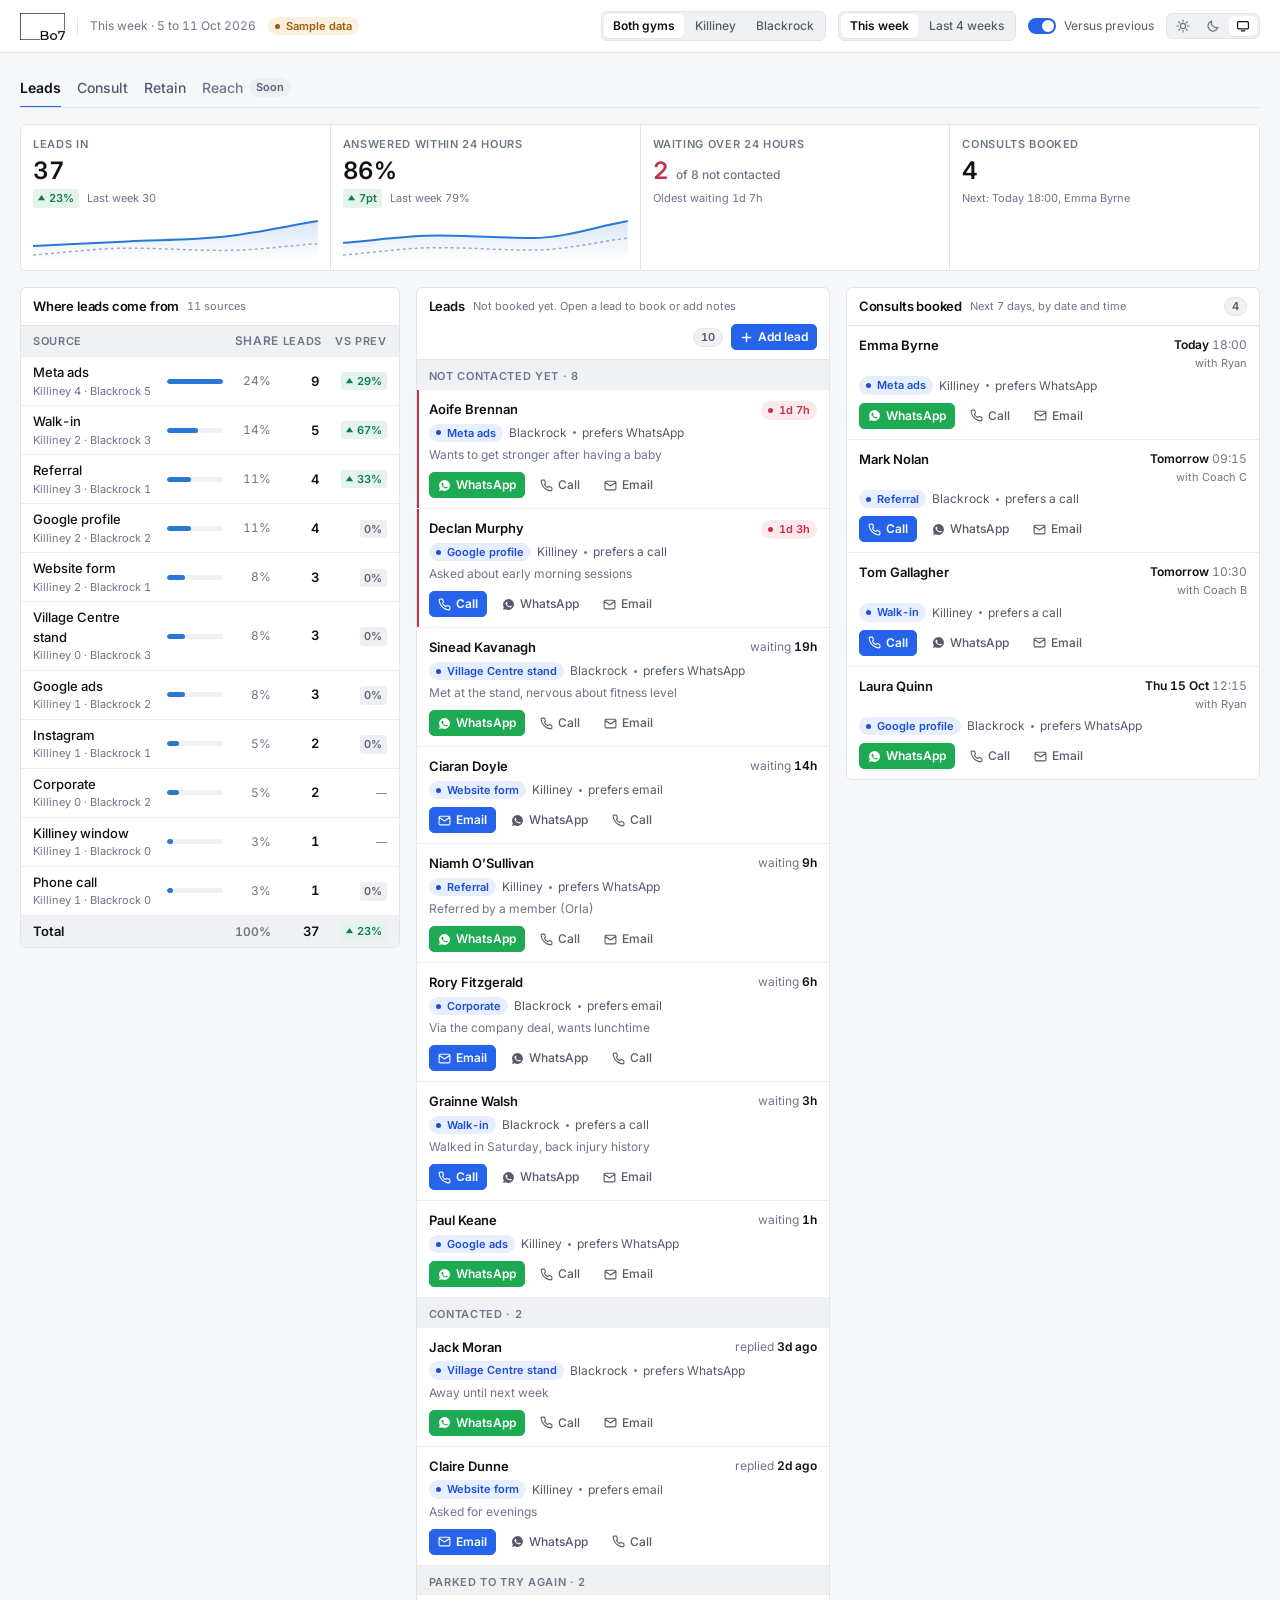
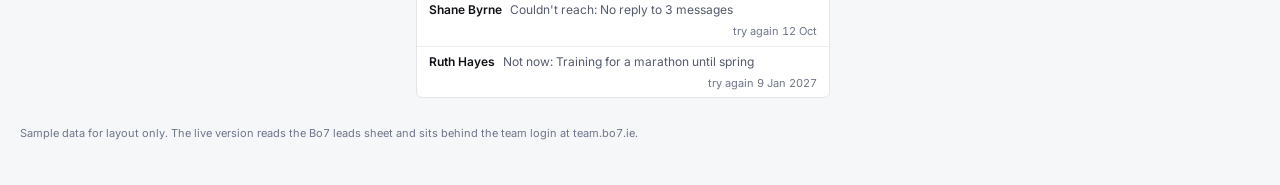
==== commit 1f95c48b: "Dash: Add lead button and form on the Leads tab (walk-ins, calls, WhatsApp, email; gym remembered, d" ====
--- a/site/dash/index.html
+++ b/site/dash/index.html
@@ -159,7 +159,7 @@
 @media (max-width: 760px) { .board { grid-template-columns: minmax(0, 1fr); } }
 
 .panel { background: var(--bg-surface); border: 1px solid var(--border); border-radius: var(--radius-lg); min-width: 0; }
-.panel-head { min-height: 36px; padding: 9px 12px; border-bottom: 1px solid var(--border); display: flex; align-items: center; gap: var(--space-4); }
+.panel-head { min-height: 36px; padding: 9px 12px; border-bottom: 1px solid var(--border); display: flex; flex-wrap: wrap; align-items: center; gap: var(--space-4); }
 .panel-title { font-size: var(--fs-base); font-weight: 600; letter-spacing: var(--track-tight); }
 .panel-note { font-size: var(--fs-xs); color: var(--text-tertiary); }
 .panel-actions { margin-left: auto; display: flex; align-items: center; gap: var(--space-4); }
@@ -254,8 +254,10 @@
 .note { background: var(--bg-surface); border: 1px solid var(--border); border-radius: var(--radius-md); padding: 8px 10px; }
 .note-meta { font-size: var(--fs-xs); color: var(--text-tertiary); }
 .note p { margin: 2px 0 0; font-size: var(--fs-sm); white-space: pre-wrap; }
-textarea.input { font: inherit; font-size: var(--fs-base); color: var(--text-primary); background: var(--bg-surface); border: 1px solid var(--border-strong); border-radius: var(--radius-md); padding: 6px 8px; resize: vertical; min-height: 72px; }
-textarea.input:focus { outline: none; border-color: var(--border-focus); box-shadow: 0 0 0 2px var(--accent-subtle); }
+.input { font: inherit; font-size: var(--fs-base); color: var(--text-primary); background: var(--bg-surface); border: 1px solid var(--border-strong); border-radius: var(--radius-md); padding: 6px 8px; min-width: 0; width: 100%; }
+textarea.input { resize: vertical; min-height: 72px; }
+.input:focus { outline: none; border-color: var(--border-focus); box-shadow: 0 0 0 2px var(--accent-subtle); }
+.input[aria-invalid="true"] { border-color: var(--status-negative); }
 .dlg-foot { display: flex; align-items: center; gap: var(--space-4); padding: 10px 16px; border-top: 1px solid var(--border); background: var(--bg-surface); }
 .dlg-foot .hint { font-size: var(--fs-xs); color: var(--text-tertiary); margin-right: auto; }
 .btn.lg { padding: 5px 11px; font-size: var(--fs-base); }
@@ -267,6 +269,27 @@
 @media (max-width: 640px) {
   .dlg { width: 100%; max-width: 100%; height: 100%; max-height: 100%; border-radius: 0; }
   .days { grid-template-columns: repeat(7, minmax(44px, 1fr)); overflow-x: auto; }
+}
+
+/* Add-a-lead form: one column, quick to fill in at the front desk */
+.dlg.add { width: min(560px, calc(100% - 32px)); }
+.add-body { padding: 14px 16px; display: flex; flex-direction: column; gap: var(--space-6); overflow: auto; flex: 1; }
+.add-row { display: grid; grid-template-columns: minmax(0, 1fr) minmax(0, 1fr); gap: var(--space-5); }
+.field > span i { font-style: normal; font-weight: 400; text-transform: none; letter-spacing: 0; }
+.field .err { font-size: var(--fs-xs); font-style: normal; color: var(--status-negative); }
+.field .seg { flex-wrap: wrap; align-self: flex-start; }
+.field select.input { appearance: auto; }
+.field[hidden], #add-dupe:empty { display: none; }
+.consent { display: flex; gap: var(--space-4); align-items: flex-start; font-size: var(--fs-base); cursor: pointer; }
+.consent input { margin: 3px 0 0; width: 15px; height: 15px; accent-color: var(--accent); flex: none; }
+.consent small { display: block; font-size: var(--fs-xs); color: var(--text-tertiary); }
+.dupe { border: 1px solid var(--border); border-radius: var(--radius-lg); background: var(--bg-sunken); padding: 8px 10px; font-size: var(--fs-sm); display: flex; flex-wrap: wrap; align-items: center; gap: var(--space-3) var(--space-4); }
+.dupe b { font-weight: 600; }
+@media (max-width: 640px) {
+  .add-row { grid-template-columns: minmax(0, 1fr); }
+  .dlg.add { width: 100%; }
+  .dlg.add .dlg-foot .btn.primary { flex: 1; justify-content: center; padding: 10px 12px; font-size: var(--fs-md); }
+  .dlg.add .input { font-size: 16px; }
 }
 
 /* Remove-from-board panel */
@@ -463,7 +486,7 @@
     </section>
 
     <section class="panel" aria-labelledby="h-new">
-      <div class="panel-head"><span class="panel-title" id="h-new">Leads</span><span class="panel-note">Not booked yet. Open a lead to book or add notes</span><span class="panel-actions"><span class="count" id="c-new">0</span></span></div>
+      <div class="panel-head"><span class="panel-title" id="h-new">Leads</span><span class="panel-note">Not booked yet. Open a lead to book or add notes</span><span class="panel-actions"><span class="count" id="c-new">0</span><button type="button" class="btn primary" id="add-open"><svg viewBox="0 0 16 16" fill="none" stroke="currentColor" stroke-width="1.8" stroke-linecap="round" aria-hidden="true"><path d="M8 3v10M3 8h10"/></svg>Add lead</button></span></div>
       <div id="list-new"></div>
     </section>
 
@@ -504,7 +527,7 @@
     </section>
     <div class="rt">
       <section class="panel" aria-labelledby="r-health-h">
-        <div class="panel-head"><span class="panel-title" id="r-health-h">Member health</span><span class="panel-note">From Glofox bookings and check-ins</span></div>
+        <div class="panel-head"><span class="panel-title" id="r-health-h">Member health</span><span class="panel-note">From Glofox bookings and check-ins</span><span class="panel-actions"><div class="seg" role="group" aria-label="Gym" id="r-gym"></div></span></div>
         <div class="rt-health">
           <div class="hcol" id="r-col" role="group" aria-label="Members by health"></div>
           <div class="hlegend" id="r-legend"></div>
@@ -556,6 +579,40 @@
     <button type="button" class="btn primary lg" id="dlg-book" disabled>Book consult</button>
   </div>
 </dialog>
+<dialog class="dlg add" id="add-dlg" aria-labelledby="add-title">
+  <form id="add-form" novalidate style="display:contents">
+  <div class="dlg-head">
+    <div style="min-width:0">
+      <h2 class="dlg-title" id="add-title">Add a lead</h2>
+      <p class="panel-note" style="margin:2px 0 0">Walk-ins, calls, WhatsApps and emails. Add them there and then.</p>
+    </div>
+    <button type="button" class="icon-btn" id="add-close" aria-label="Close"><svg viewBox="0 0 16 16" fill="none" stroke="currentColor" stroke-width="1.6" stroke-linecap="round" aria-hidden="true"><path d="M4 4l8 8M12 4l-8 8"/></svg></button>
+  </div>
+  <div class="add-body">
+    <div class="field"><span>How they got in touch</span><div class="seg" role="group" aria-label="How they got in touch" id="add-how"></div></div>
+    <label class="field" id="add-match-wrap" hidden><span>Their opening message matched <i>(optional)</i></span>
+      <select class="input" id="add-match"></select>
+    </label>
+    <div class="add-row">
+      <label class="field"><span>Name</span><input class="input" id="add-name" autocomplete="off" autocapitalize="words"><em class="err" id="add-name-err" hidden>Add their name.</em></label>
+      <label class="field"><span>Mobile</span><input class="input" id="add-phone" type="tel" inputmode="tel" autocomplete="off" placeholder="08x xxx xxxx"><em class="err" id="add-phone-err" hidden>Add a mobile number.</em></label>
+    </div>
+    <div id="add-dupe"></div>
+    <label class="field"><span>Email <i>(optional)</i></span><input class="input" id="add-email" type="email" inputmode="email" autocomplete="off"></label>
+    <div class="add-row">
+      <div class="field"><span>Gym</span><div class="seg" role="group" aria-label="Gym" id="add-gym"></div></div>
+      <div class="field"><span>Best way to reach them</span><div class="seg" role="group" aria-label="Best way to reach them" id="add-pref"></div></div>
+    </div>
+    <label class="field"><span>Interested in <i>(optional)</i></span><input class="input" id="add-int" autocomplete="off" placeholder="Goals, injuries, best times..."></label>
+    <label class="consent"><input type="checkbox" id="add-consent"><span>Happy for Bo7 to contact them about training<small>Ask them. Saved with today's date.</small></span></label>
+  </div>
+  <div class="dlg-foot">
+    <span class="hint">Sample data. Nothing is saved or sent.</span>
+    <button type="button" class="btn ghost lg" id="add-cancel">Cancel</button>
+    <button type="submit" class="btn primary lg" id="add-save">Save lead</button>
+  </div>
+  </form>
+</dialog>
 <div class="toast" id="toast" role="status" aria-live="polite"></div>
 
 <script>
@@ -565,7 +622,7 @@
     'walk-in': 'Walk-in', 'phone': 'Phone call', 'whatsapp': 'WhatsApp (direct)', 'website-form': 'Website form',
     'killiney-window': 'Killiney window', 'blackrock-window': 'Blackrock window', 'stand': 'Village Centre stand',
     'referral': 'Referral', 'corporate': 'Corporate', 'instagram': 'Instagram', 'meta-ads': 'Meta ads',
-    'google-ads': 'Google ads', 'google-profile': 'Google profile'
+    'google-ads': 'Google ads', 'google-profile': 'Google profile', 'email': 'Email (direct)', 'other': 'Other'
   };
   // [source, gym, this week, rest of last 4 weeks, previous week, previous 4 weeks]
   var COUNTS = [
@@ -690,11 +747,11 @@
   function meta(p) {
     return '<div class="lead-meta"><span class="chip info">' + esc(SOURCES[p.source]) + '</span><span>' + esc(p.gym) + '</span><span class="dot-sep" aria-hidden="true"></span><span>' + PREF[p.prefers] + '</span></div>';
   }
-  function waited(h) { return h < 24 ? h + 'h' : Math.floor(h / 24) + 'd ' + (h % 24) + 'h'; }
+  function waited(h) { return h < 1 ? 'under 1h' : h < 24 ? h + 'h' : Math.floor(h / 24) + 'd ' + (h % 24) + 'h'; }
 
   function render() {
     var wk = state.period === 'week';
-    document.getElementById('period-sub').textContent = wk ? 'This week · 5 to 11 Oct 2026' : 'Last 4 weeks · 14 Sep to 11 Oct 2026';
+    if (!document.getElementById('tab-leads').hidden) document.getElementById('period-sub').textContent = wk ? 'This week · 5 to 11 Oct 2026' : 'Last 4 weeks · 14 Sep to 11 Oct 2026';
 
     // Sources
     var cur = {}, prev = {}, split = {};
@@ -942,6 +999,81 @@
     if ((e.key === 'Enter' || e.key === ' ') && e.target.matches && e.target.matches('[data-lead]')) { e.preventDefault(); openLead(e.target.dataset.lead); }
   });
 
+  // ---------- Add a lead: walk-ins, calls, WhatsApps and emails ----------
+  var adlg = document.getElementById('add-dlg'), GYM_KEY = 'bo7-dash-add-gym', nextId = 0;
+  var HOW = [['walk-in', 'Walked in'], ['phone', 'Phoned'], ['whatsapp', 'WhatsApp'], ['email', 'Email'], ['other', 'Other']];
+  var HOW_PREF = { 'walk-in': 'whatsapp', phone: 'phone', whatsapp: 'whatsapp', email: 'email', other: 'whatsapp' };
+  var MATCH = ['meta-ads', 'google-ads', 'google-profile', 'instagram', 'killiney-window', 'blackrock-window', 'stand', 'referral', 'corporate'];
+  var add = {};
+  function lastGym() { try { return localStorage.getItem(GYM_KEY) || 'Killiney'; } catch (e) { return 'Killiney'; } }
+  function drawAdd() {
+    document.getElementById('add-how').innerHTML = segHtml(HOW, add.how, 'ahow');
+    document.getElementById('add-gym').innerHTML = segHtml([['Killiney', 'Killiney'], ['Blackrock', 'Blackrock']], add.gym, 'agym');
+    document.getElementById('add-pref').innerHTML = segHtml([['whatsapp', 'WhatsApp'], ['phone', 'Call'], ['email', 'Email']], add.pref, 'apref');
+    document.getElementById('add-match-wrap').hidden = add.how !== 'whatsapp';
+  }
+  function findSame(name) {
+    var n = name.trim().toLowerCase(); if (n.length < 3) return null;
+    var pools = [[NEW, 'is already a lead'], [CONSULT.filter(function (p) { return p.booked; }), 'has a consult booked'], [PARKED, 'was parked to try again'], [EARLIER, 'had a consult already']];
+    for (var i = 0; i < pools.length; i++) {
+      var hit = pools[i][0].filter(function (p) { return p.name.toLowerCase() === n; })[0];
+      if (hit) return { p: hit, what: pools[i][1] };
+    }
+    return null;
+  }
+  function drawDupe() {
+    var d = findSame(document.getElementById('add-name').value), box = document.getElementById('add-dupe');
+    box.innerHTML = d ? '<div class="dupe"><span class="chip warn">Already on file</span><span><b>' + esc(d.p.name) + '</b> ' + d.what + (d.p.gym ? ' (' + esc(d.p.gym) + ')' : '') + '. Add a note to that lead instead of a second one.</span>' +
+      (d.p.id && findLead(d.p.id) ? '<button type="button" class="btn" data-aopen="' + d.p.id + '">Open their lead</button>' : '') + '</div>' : '';
+  }
+  function openAdd() {
+    add = { how: 'walk-in', gym: lastGym(), pref: 'whatsapp', prefSet: false };
+    ['add-name', 'add-phone', 'add-email', 'add-int'].forEach(function (id) { var el = document.getElementById(id); el.value = ''; el.removeAttribute('aria-invalid'); });
+    document.getElementById('add-name-err').hidden = document.getElementById('add-phone-err').hidden = true;
+    document.getElementById('add-consent').checked = false;
+    document.getElementById('add-match').innerHTML = '<option value="">No, a direct message</option>' + MATCH.map(function (k) { return '<option value="' + k + '">' + esc(SOURCES[k]) + '</option>'; }).join('');
+    document.getElementById('add-dupe').innerHTML = '';
+    drawAdd();
+    adlg.showModal();
+    document.getElementById('add-name').focus();
+  }
+  document.getElementById('add-open').addEventListener('click', openAdd);
+  adlg.addEventListener('click', function (e) {
+    if (e.target === adlg) { adlg.close(); return; }
+    var b;
+    if ((b = e.target.closest('[data-ahow]'))) { add.how = b.dataset.ahow; if (!add.prefSet) add.pref = HOW_PREF[add.how]; drawAdd(); }
+    else if ((b = e.target.closest('[data-agym]'))) { add.gym = b.dataset.agym; drawAdd(); }
+    else if ((b = e.target.closest('[data-apref]'))) { add.pref = b.dataset.apref; add.prefSet = true; drawAdd(); }
+    else if ((b = e.target.closest('[data-aopen]'))) { adlg.close(); openLead(b.dataset.aopen); }
+  });
+  document.getElementById('add-name').addEventListener('input', drawDupe);
+  document.getElementById('add-close').addEventListener('click', function () { adlg.close(); });
+  document.getElementById('add-cancel').addEventListener('click', function () { adlg.close(); });
+  document.getElementById('add-form').addEventListener('submit', function (e) {
+    e.preventDefault();
+    var name = document.getElementById('add-name'), phone = document.getElementById('add-phone'), ok = true;
+    [[name, 'add-name-err'], [phone, 'add-phone-err']].forEach(function (x) {
+      var bad = !x[0].value.trim(); document.getElementById(x[1]).hidden = !bad;
+      if (bad) { x[0].setAttribute('aria-invalid', 'true'); if (ok) x[0].focus(); ok = false; } else x[0].removeAttribute('aria-invalid');
+    });
+    if (!ok) return;
+    var match = document.getElementById('add-match').value;
+    var source = add.how === 'whatsapp' && match ? match : add.how;
+    var interested = document.getElementById('add-int').value.trim();
+    var consent = document.getElementById('add-consent').checked;
+    var p = { id: 'A' + (nextId++), name: name.value.trim(), source: source, gym: add.gym, prefers: add.pref, hours: 0, note: interested, consent: consent, notes: [] };
+    p.notes.push({ by: 'You', at: 'Just now', text: 'Added by you: ' + HOW.filter(function (h) { return h[0] === add.how; })[0][1].toLowerCase() + (source !== add.how ? ', from ' + SOURCES[source] : '') + '. ' + (consent ? 'Happy to be contacted (9 Oct 2026).' : 'Did not agree to be contacted yet.') + (interested ? ' Interested in: ' + interested : '') });
+    NEW.push(p);
+    var row = COUNTS.filter(function (r) { return r[0] === source && r[1] === add.gym; })[0];
+    if (row) row[2]++; else COUNTS.push([source, add.gym, 1, 0, 0, 0]);
+    try { localStorage.setItem(GYM_KEY, add.gym); } catch (err) {}
+    if (state.gym !== 'all' && state.gym !== add.gym) document.querySelector('[data-gym="all"]').click();
+    adlg.close(); render();
+    var card = document.querySelector('[data-lead="' + p.id + '"]');
+    if (card) card.scrollIntoView({ block: 'nearest', behavior: 'instant' });
+    showToast('Saved ' + p.name + ' as a new lead, ' + SOURCES[source] + ', ' + add.gym + '. In the live version this goes into the Bo7 database and onto the board for everyone.');
+  });
+
   // ---------- Consult tab ----------
   var WD = ['Mon', 'Tue', 'Wed', 'Thu', 'Fri', 'Sat', 'Sun'];
   function dayName(d) { return WD[(4 + d + 700) % 7]; }
@@ -1045,7 +1177,7 @@
           (o.showed === 'yes' ? '<div class="field"><span>Result</span><div class="chips">' + tog('ores', 'joined', 'Joined', o.result === 'joined', ' big good') + tog('ores', 'thinking', 'Thinking it over', o.result === 'thinking', ' big') + tog('ores', 'notyet', 'Not yet', o.result === 'notyet', ' big') + '</div></div>' : '') +
           (o.showed === 'yes' && o.result === 'notyet' ? '<div class="field"><span>Why not yet</span><div class="chips">' + REASONS_NJ.map(function (r) { return tog('oreason', r, r, o.reason === r); }).join('') + '</div></div>' : '') +
           (o.showed === 'yes' && o.result === 'thinking' ? '<div class="field"><span>Follow up in</span><div class="chips">' + ['3 days', '1 week', '2 weeks'].map(function (r) { return tog('ofollow', r, r, o.follow === r); }).join('') + '</div></div>' : '') +
-          (o.showed === 'yes' && o.result === 'joined' ? '<p class="hint-text">Next: Ryan\u2019s welcome message and the community WhatsApp group (Step 4, task 5).</p>' : '') +
+          (o.showed === 'yes' && o.result === 'joined' ? '<p class="hint-text">Next: Ryan\u2019s welcome message and the community WhatsApp group (Step 3, task 5).</p>' : '') +
           (o.showed === 'no' ? '<p class="hint-text">They move back to Contacted on the Leads tab, with a no-show message ready to send.</p>' : '') +
         '</section>' +
       '</div>' +
@@ -1155,6 +1287,7 @@
   };
   var rs = { seg: 'risk' };
   function renderRetain() {
+    document.getElementById('r-gym').innerHTML = [['all', 'All'], ['Killiney', 'Killiney'], ['Blackrock', 'Blackrock']].map(function (g) { return '<button type="button" data-rgym="' + g[0] + '" aria-pressed="' + (state.gym === g[0]) + '">' + g[1] + '</button>'; }).join('');
     var slow = SLOWING.filter(byGym), risk = RISK.filter(byGym);
     var healthy = state.gym === 'all' ? HEALTHY.Killiney + HEALTHY.Blackrock : HEALTHY[state.gym];
     var total = healthy + slow.length + risk.length;
@@ -1216,6 +1349,11 @@
   function findM(id) { return SLOWING.concat(RISK).filter(function (m) { return m.id === id; })[0]; }
   document.getElementById('tab-retain').addEventListener('click', function (e) {
     var b;
+    if ((b = e.target.closest('[data-rgym]'))) {
+      state.gym = b.dataset.rgym;
+      document.querySelectorAll('[data-gym]').forEach(function (x) { x.setAttribute('aria-pressed', String(x.dataset.gym === state.gym)); });
+      render(); renderRetain(); return;
+    }
     if ((b = e.target.closest('[data-rseg]'))) {
       rs.seg = b.dataset.rseg; renderRetain();
       if (window.innerWidth <= 1000) document.getElementById('r-list-panel').scrollIntoView({ behavior: 'smooth', block: 'start' });
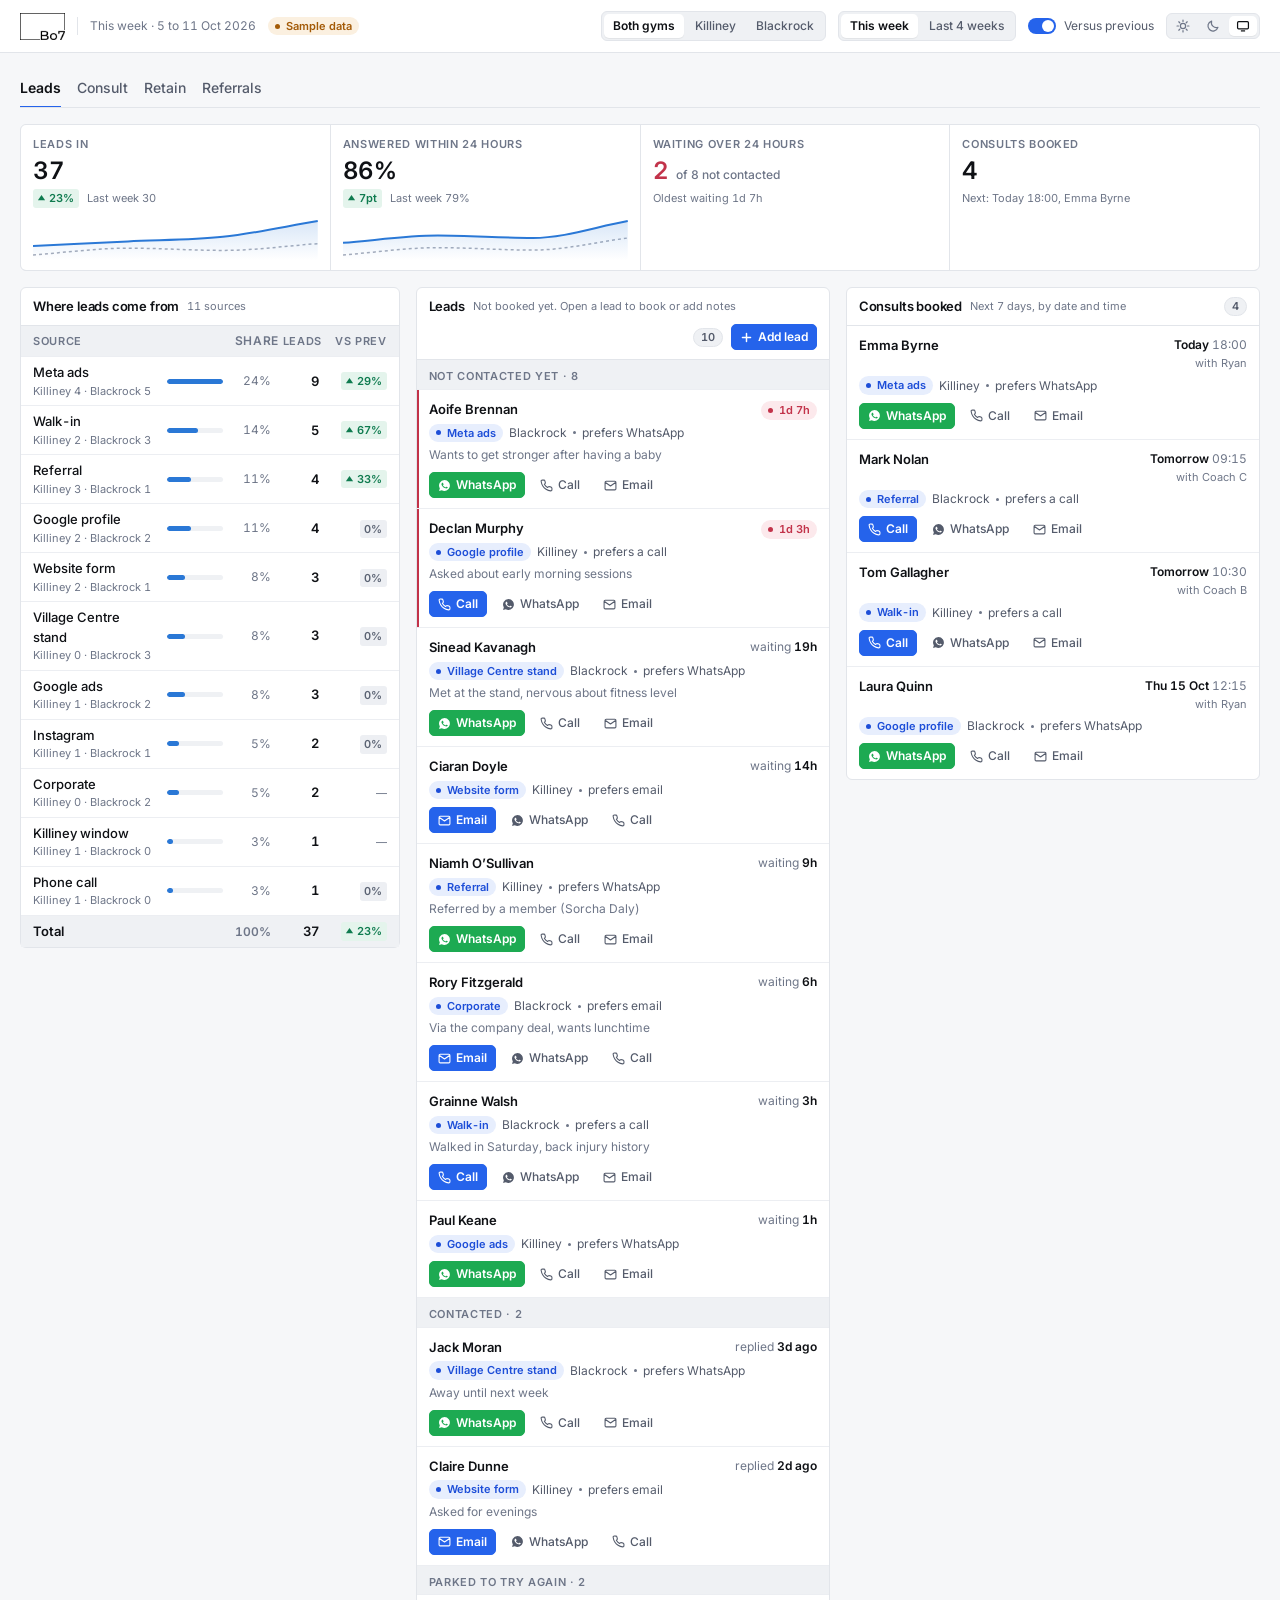
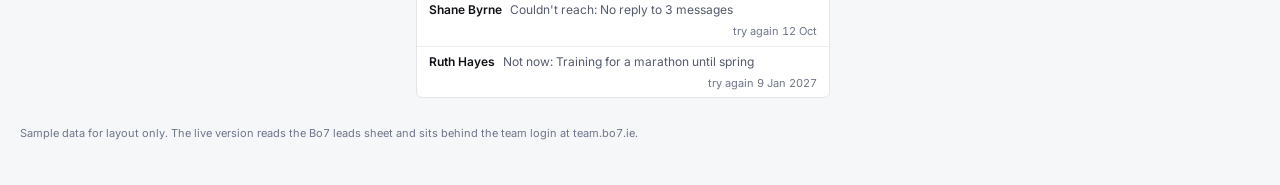
==== commit 6609c42f: "Dash: Referrals tab replaces Reach (members bringing friends, their friends' progress, thank-yous du" ====
--- a/site/dash/index.html
+++ b/site/dash/index.html
@@ -292,6 +292,22 @@
   .dlg.add .input { font-size: 16px; }
 }
 
+/* Referrals tab: members bringing friends, and the thank-yous due */
+.rf { display: grid; grid-template-columns: minmax(0, 1.4fr) minmax(0, 0.9fr); gap: var(--space-6); align-items: start; }
+.rrow { padding: 10px 12px; border-bottom: 1px solid var(--table-border); display: grid; grid-template-columns: 22px minmax(0, 1fr) auto; gap: var(--space-2) var(--space-4); align-items: baseline; }
+.rrow:last-child { border-bottom: 0; }
+.rrow .rank { font-size: var(--fs-sm); font-weight: 600; color: var(--text-tertiary); font-variant-numeric: tabular-nums; }
+.rrow .lead-meta, .rrow .friends, .rrow .lead-actions { grid-column: 2 / -1; }
+.rtally { text-align: right; font-size: var(--fs-sm); color: var(--text-secondary); white-space: nowrap; }
+.rtally b { color: var(--text-primary); font-weight: 600; font-size: var(--fs-md); }
+.friends { list-style: none; margin: var(--space-2) 0 0; padding: 0; border: 1px solid var(--border); border-radius: var(--radius-md); }
+.friends li { display: flex; flex-wrap: wrap; align-items: center; gap: var(--space-2) var(--space-4); padding: 5px 8px; font-size: var(--fs-sm); border-bottom: 1px solid var(--table-border); }
+.friends li:last-child { border-bottom: 0; }
+.friends .fname { font-weight: 500; color: var(--text-primary); }
+.friends .fwhen { margin-left: auto; font-size: var(--fs-xs); color: var(--text-tertiary); white-space: nowrap; }
+.chip.mute2 { background: var(--status-neutral-subtle); color: var(--text-tertiary); }
+@media (max-width: 1000px) { .rf { grid-template-columns: minmax(0, 1fr); } .rf .due-panel { order: -1; } }
+
 /* Remove-from-board panel */
 .park { margin-top: var(--space-4); border: 1px solid var(--border); border-radius: var(--radius-lg); background: var(--bg-sunken); padding: 10px 12px; display: flex; flex-direction: column; gap: var(--space-4); }
 .park-title { font-size: var(--fs-base); font-weight: 600; }
@@ -450,7 +466,7 @@
     <button role="tab" aria-selected="true" type="button" data-tab="leads">Leads</button>
     <button role="tab" aria-selected="false" type="button" data-tab="consult">Consult</button>
     <button role="tab" aria-selected="false" type="button" data-tab="retain">Retain</button>
-    <button role="tab" aria-selected="false" type="button" disabled>Reach <span class="chip mute">Soon</span></button>
+    <button role="tab" aria-selected="false" type="button" data-tab="refer">Referrals</button>
   </nav>
 
   <div class="tabpanel" id="tab-leads" role="tabpanel">
@@ -537,6 +553,25 @@
         <div class="panel-head"><span class="panel-title" id="r-list-h">Win-back</span><span class="panel-note" id="r-list-note"></span><span class="panel-actions"><span class="count" id="r-count">0</span></span></div>
         <div id="r-seq"></div>
         <div id="r-list"></div>
+      </section>
+    </div>
+  </div>
+
+  <div class="tabpanel" id="tab-refer" role="tabpanel" hidden>
+    <section class="kpis" aria-label="Referrals">
+      <div class="kpi"><span class="eyebrow">Friends referred, last 90 days</span><span class="kpi-value" id="f-ref">0</span><span class="kpi-meta"><span class="kpi-ly" id="f-ref-m"></span></span></div>
+      <div class="kpi"><span class="eyebrow">Joined</span><span class="kpi-value" id="f-joined">0</span><span class="kpi-meta"><span class="kpi-ly" id="f-joined-m"></span></span></div>
+      <div class="kpi"><span class="eyebrow">Join rate</span><span class="kpi-value" id="f-rate">0%</span><span class="kpi-meta"><span class="kpi-ly" id="f-rate-m"></span></span></div>
+      <div class="kpi"><span class="eyebrow">Thank-yous due</span><span class="kpi-value" id="f-due">0</span><span class="kpi-meta"><span class="kpi-ly" id="f-due-m"></span></span></div>
+    </section>
+    <div class="rf">
+      <section class="panel" aria-labelledby="f-list-h">
+        <div class="panel-head"><span class="panel-title" id="f-list-h">Members bringing friends</span><span class="panel-note">Most friends joined first. Last 90 days</span><span class="panel-actions"><span class="count" id="f-count">0</span></span></div>
+        <div id="f-list"></div>
+      </section>
+      <section class="panel due-panel" aria-labelledby="f-due-h">
+        <div class="panel-head"><span class="panel-title" id="f-due-h">Thank-yous due</span><span class="panel-note">Their friend joined. A free week, and a message from Ryan</span><span class="panel-actions"><span class="count" id="f-due-count">0</span></span></div>
+        <div id="f-due-list"></div>
       </section>
     </div>
   </div>
@@ -589,6 +624,7 @@
     <button type="button" class="icon-btn" id="add-close" aria-label="Close"><svg viewBox="0 0 16 16" fill="none" stroke="currentColor" stroke-width="1.6" stroke-linecap="round" aria-hidden="true"><path d="M4 4l8 8M12 4l-8 8"/></svg></button>
   </div>
   <div class="add-body">
+    <div class="field"><span>Logged by</span><div class="seg" role="group" aria-label="Logged by" id="add-by"></div><em class="err" id="add-by-err" hidden>Pick who took this lead.</em></div>
     <div class="field"><span>How they got in touch</span><div class="seg" role="group" aria-label="How they got in touch" id="add-how"></div></div>
     <label class="field" id="add-match-wrap" hidden><span>Their opening message matched <i>(optional)</i></span>
       <select class="input" id="add-match"></select>
@@ -644,7 +680,7 @@
     { name: 'Declan Murphy', source: 'google-profile', gym: 'Killiney', prefers: 'phone', hours: 27, note: 'Asked about early morning sessions' },
     { name: 'Sinead Kavanagh', source: 'stand', gym: 'Blackrock', prefers: 'whatsapp', hours: 19, note: 'Met at the stand, nervous about fitness level' },
     { name: 'Ciaran Doyle', source: 'website-form', gym: 'Killiney', prefers: 'email', hours: 14, note: '' },
-    { name: 'Niamh O’Sullivan', source: 'referral', gym: 'Killiney', prefers: 'whatsapp', hours: 9, note: 'Referred by a member (Orla)' },
+    { name: 'Niamh O’Sullivan', source: 'referral', gym: 'Killiney', prefers: 'whatsapp', hours: 9, note: 'Referred by a member (Sorcha Daly)' },
     { name: 'Rory Fitzgerald', source: 'corporate', gym: 'Blackrock', prefers: 'email', hours: 6, note: 'Via the company deal, wants lunchtime' },
     { name: 'Grainne Walsh', source: 'walk-in', gym: 'Blackrock', prefers: 'phone', hours: 3, note: 'Walked in Saturday, back injury history' },
     { name: 'Paul Keane', source: 'google-ads', gym: 'Killiney', prefers: 'whatsapp', hours: 1, note: '' },
@@ -804,7 +840,7 @@
       return '<article class="lead clickable' + (p.hours > 24 ? ' late' : '') + '" data-lead="' + p.id + '" tabindex="0" aria-label="Open ' + esc(p.name) + '"><span class="lead-name">' + esc(p.name) + '</span><span class="lead-when">' + (p.hours > 24 ? '<span class="chip bad">' + waited(p.hours) + '</span>' : 'waiting <b>' + waited(p.hours) + '</b>') + '</span>' + meta(p) + (p.note ? '<p class="lead-note">' + esc(p.note) + '</p>' : '') + actions(p) + '</article>';
     }
     function talkingRow(p) {
-      return '<article class="lead clickable" data-lead="' + p.id + '" tabindex="0" aria-label="Open ' + esc(p.name) + '"><span class="lead-name">' + esc(p.name) + '</span><span class="lead-when">replied <b>' + esc(p.replied) + '</b></span>' + meta(p) + '<p class="lead-note">' + esc(p.status) + '</p>' + actions(p) + '</article>';
+      return '<article class="lead clickable" data-lead="' + p.id + '" tabindex="0" aria-label="Open ' + esc(p.name) + '"><span class="lead-name">' + esc(p.name) + '</span><span class="lead-when">replied <b>' + esc(p.replied) + '</b>' + '</span>' + meta(p) + '<p class="lead-note">' + esc(p.status) + '</p>' + actions(p) + '</article>';
     }
     document.getElementById('list-new').innerHTML =
       '<div class="group-label">Not contacted yet \u00b7 ' + fresh.length + '</div>' + (fresh.map(freshRow).join('') || '<div class="empty">Everyone has had a reply.</div>') +
@@ -831,6 +867,7 @@
         render();
         if (!document.getElementById('tab-consult').hidden) renderConsult();
         if (!document.getElementById('tab-retain').hidden) renderRetain();
+        if (!document.getElementById('tab-refer').hidden) renderRefer();
       });
     });
   }
@@ -1000,13 +1037,16 @@
   });
 
   // ---------- Add a lead: walk-ins, calls, WhatsApps and emails ----------
-  var adlg = document.getElementById('add-dlg'), GYM_KEY = 'bo7-dash-add-gym', nextId = 0;
+  var adlg = document.getElementById('add-dlg'), GYM_KEY = 'bo7-dash-add-gym', BY_KEY = 'bo7-dash-add-by', nextId = 0;
+  var STAFF = ['Ryan', 'Coach B', 'Coach C'];
   var HOW = [['walk-in', 'Walked in'], ['phone', 'Phoned'], ['whatsapp', 'WhatsApp'], ['email', 'Email'], ['other', 'Other']];
   var HOW_PREF = { 'walk-in': 'whatsapp', phone: 'phone', whatsapp: 'whatsapp', email: 'email', other: 'whatsapp' };
   var MATCH = ['meta-ads', 'google-ads', 'google-profile', 'instagram', 'killiney-window', 'blackrock-window', 'stand', 'referral', 'corporate'];
   var add = {};
+  function lastBy() { try { return localStorage.getItem(BY_KEY) || null; } catch (e) { return null; } }
   function lastGym() { try { return localStorage.getItem(GYM_KEY) || 'Killiney'; } catch (e) { return 'Killiney'; } }
   function drawAdd() {
+    document.getElementById('add-by').innerHTML = segHtml(STAFF.map(function (c) { return [c, c]; }), add.by, 'aby');
     document.getElementById('add-how').innerHTML = segHtml(HOW, add.how, 'ahow');
     document.getElementById('add-gym').innerHTML = segHtml([['Killiney', 'Killiney'], ['Blackrock', 'Blackrock']], add.gym, 'agym');
     document.getElementById('add-pref').innerHTML = segHtml([['whatsapp', 'WhatsApp'], ['phone', 'Call'], ['email', 'Email']], add.pref, 'apref');
@@ -1027,9 +1067,9 @@
       (d.p.id && findLead(d.p.id) ? '<button type="button" class="btn" data-aopen="' + d.p.id + '">Open their lead</button>' : '') + '</div>' : '';
   }
   function openAdd() {
-    add = { how: 'walk-in', gym: lastGym(), pref: 'whatsapp', prefSet: false };
+    add = { by: lastBy(), how: 'walk-in', gym: lastGym(), pref: 'whatsapp', prefSet: false };
     ['add-name', 'add-phone', 'add-email', 'add-int'].forEach(function (id) { var el = document.getElementById(id); el.value = ''; el.removeAttribute('aria-invalid'); });
-    document.getElementById('add-name-err').hidden = document.getElementById('add-phone-err').hidden = true;
+    document.getElementById('add-name-err').hidden = document.getElementById('add-phone-err').hidden = document.getElementById('add-by-err').hidden = true;
     document.getElementById('add-consent').checked = false;
     document.getElementById('add-match').innerHTML = '<option value="">No, a direct message</option>' + MATCH.map(function (k) { return '<option value="' + k + '">' + esc(SOURCES[k]) + '</option>'; }).join('');
     document.getElementById('add-dupe').innerHTML = '';
@@ -1042,6 +1082,7 @@
     if (e.target === adlg) { adlg.close(); return; }
     var b;
     if ((b = e.target.closest('[data-ahow]'))) { add.how = b.dataset.ahow; if (!add.prefSet) add.pref = HOW_PREF[add.how]; drawAdd(); }
+    else if ((b = e.target.closest('[data-aby]'))) { add.by = b.dataset.aby; document.getElementById('add-by-err').hidden = true; drawAdd(); }
     else if ((b = e.target.closest('[data-agym]'))) { add.gym = b.dataset.agym; drawAdd(); }
     else if ((b = e.target.closest('[data-apref]'))) { add.pref = b.dataset.apref; add.prefSet = true; drawAdd(); }
     else if ((b = e.target.closest('[data-aopen]'))) { adlg.close(); openLead(b.dataset.aopen); }
@@ -1056,22 +1097,23 @@
       var bad = !x[0].value.trim(); document.getElementById(x[1]).hidden = !bad;
       if (bad) { x[0].setAttribute('aria-invalid', 'true'); if (ok) x[0].focus(); ok = false; } else x[0].removeAttribute('aria-invalid');
     });
+    if (!add.by) { document.getElementById('add-by-err').hidden = false; if (ok) document.getElementById('add-by').scrollIntoView({ block: 'nearest' }); ok = false; }
     if (!ok) return;
     var match = document.getElementById('add-match').value;
     var source = add.how === 'whatsapp' && match ? match : add.how;
     var interested = document.getElementById('add-int').value.trim();
     var consent = document.getElementById('add-consent').checked;
-    var p = { id: 'A' + (nextId++), name: name.value.trim(), source: source, gym: add.gym, prefers: add.pref, hours: 0, note: interested, consent: consent, notes: [] };
-    p.notes.push({ by: 'You', at: 'Just now', text: 'Added by you: ' + HOW.filter(function (h) { return h[0] === add.how; })[0][1].toLowerCase() + (source !== add.how ? ', from ' + SOURCES[source] : '') + '. ' + (consent ? 'Happy to be contacted (9 Oct 2026).' : 'Did not agree to be contacted yet.') + (interested ? ' Interested in: ' + interested : '') });
+    var p = { id: 'A' + (nextId++), name: name.value.trim(), source: source, gym: add.gym, prefers: add.pref, hours: 0, note: interested, consent: consent, loggedBy: add.by, notes: [] };
+    p.notes.push({ by: add.by, at: 'Just now', text: 'Logged by ' + add.by + ': ' + HOW.filter(function (h) { return h[0] === add.how; })[0][1].toLowerCase() + (source !== add.how ? ', from ' + SOURCES[source] : '') + '. ' + (consent ? 'Happy to be contacted (9 Oct 2026).' : 'Did not agree to be contacted yet.') + (interested ? ' Interested in: ' + interested : '') });
     NEW.push(p);
     var row = COUNTS.filter(function (r) { return r[0] === source && r[1] === add.gym; })[0];
     if (row) row[2]++; else COUNTS.push([source, add.gym, 1, 0, 0, 0]);
-    try { localStorage.setItem(GYM_KEY, add.gym); } catch (err) {}
+    try { localStorage.setItem(GYM_KEY, add.gym); localStorage.setItem(BY_KEY, add.by); } catch (err) {}
     if (state.gym !== 'all' && state.gym !== add.gym) document.querySelector('[data-gym="all"]').click();
     adlg.close(); render();
     var card = document.querySelector('[data-lead="' + p.id + '"]');
     if (card) card.scrollIntoView({ block: 'nearest', behavior: 'instant' });
-    showToast('Saved ' + p.name + ' as a new lead, ' + SOURCES[source] + ', ' + add.gym + '. In the live version this goes into the Bo7 database and onto the board for everyone.');
+    showToast('Saved ' + p.name + ' as a new lead, logged by ' + add.by + ' (' + SOURCES[source] + ', ' + add.gym + '). In the live version this goes into the Bo7 database, with who logged it, and onto the board for everyone.');
   });
 
   // ---------- Consult tab ----------
@@ -1370,17 +1412,94 @@
     }
   });
 
+  // ---------- Referrals tab: members bringing friends ----------
+  // Rewards as Bo7's bring-a-friend email states them: the friend's first session is free; the member gets a free week when the friend joins.
+  var REFERRERS = [
+    { name: 'Sorcha Daly', gym: 'Killiney', coach: 'Ryan', since: 'Member since 2023', friends: [
+      { name: 'Rachel Doyle', status: 'joined', when: '22 Sep', reward: 'given' },
+      { name: 'Lisa Moran', status: 'joined', when: '2 Oct', reward: 'due' },
+      { name: 'Niamh O\u2019Sullivan', status: 'new', when: 'Today' } ] },
+    { name: 'Martin Shiels', gym: 'Killiney', coach: 'Coach B', since: 'Member since 2022', friends: [
+      { name: 'Conor Fahy', status: 'joined', when: '15 Sep', reward: 'given' },
+      { name: 'Paddy Ryan', status: 'joined', when: '29 Sep', reward: 'given' },
+      { name: 'Gary Byrne', status: 'unreachable', when: '1 Oct' } ] },
+    { name: 'Aoife Kenny', gym: 'Blackrock', coach: 'Coach C', since: 'Member since 2025', friends: [
+      { name: 'Aisling Kenny', status: 'joined', when: '8 Oct', reward: 'due' } ] },
+    { name: 'Brian Nolan', gym: 'Blackrock', coach: 'Ryan', since: 'Member since 2025', friends: [
+      { name: 'Mark Nolan', status: 'booked', when: 'Tomorrow 09:15' },
+      { name: 'Dave Kehoe', status: 'notnow', when: '24 Sep' } ] },
+    { name: 'Helen Walsh', gym: 'Killiney', coach: 'Ryan', since: 'Member since 2024', friends: [
+      { name: 'Joanne Murray', status: 'contacted', when: '6 Oct' } ] },
+    { name: 'Ger Doyle', gym: 'Blackrock', coach: 'Coach C', since: 'Member since 2024', friends: [
+      { name: 'Eimear Ward', status: 'joined', when: '12 Sep', reward: 'given' },
+      { name: 'Ronan Fox', status: 'notnow', when: '19 Sep' } ] }
+  ];
+  REFERRERS.forEach(function (m, i) { m.id = 'R' + i; });
+  var FSTATUS = { joined: ['ok', 'Joined'], booked: ['info', 'Consult booked'], contacted: ['mute', 'Contacted'], new: ['mute', 'New lead'], notnow: ['warn', 'Not now'], unreachable: ['mute2', 'Couldn\u2019t reach'] };
+  function renderRefer() {
+    var ms = REFERRERS.filter(byGym);
+    var all = [], joined = [], due = [];
+    ms.forEach(function (m) { m.friends.forEach(function (f) { all.push(f); if (f.status === 'joined') { joined.push(f); if (f.reward === 'due') due.push({ m: m, f: f }); } }); });
+    document.getElementById('f-ref').textContent = all.length;
+    document.getElementById('f-ref-m').textContent = 'From ' + ms.length + (ms.length === 1 ? ' member' : ' members');
+    document.getElementById('f-joined').textContent = joined.length;
+    document.getElementById('f-joined-m').textContent = 'Each one came with a member they already know';
+    document.getElementById('f-rate').textContent = all.length ? Math.round(joined.length / all.length * 100) + '%' : '\u2014';
+    document.getElementById('f-rate-m').textContent = joined.length + ' of ' + all.length + ' referred friends';
+    document.getElementById('f-due').textContent = due.length;
+    document.getElementById('f-due-m').textContent = due.length ? 'Free week and a thank-you from Ryan' : 'Everyone has been thanked';
+    document.getElementById('f-due').classList.toggle('bad', due.length > 0);
+
+    var ranked = ms.slice().sort(function (a, b) {
+      var j = function (m) { return m.friends.filter(function (f) { return f.status === 'joined'; }).length; };
+      return (j(b) - j(a)) || (b.friends.length - a.friends.length);
+    });
+    document.getElementById('f-count').textContent = ranked.length;
+    document.getElementById('f-list').innerHTML = ranked.map(function (m, i) {
+      var nj = m.friends.filter(function (f) { return f.status === 'joined'; }).length;
+      return '<article class="rrow"><span class="rank">' + (i + 1) + '</span><span class="lead-name">' + esc(m.name) + '</span>' +
+        '<span class="rtally"><b>' + nj + '</b> joined \u00b7 ' + m.friends.length + ' referred</span>' +
+        '<div class="lead-meta"><span>' + esc(m.gym) + ' \u00b7 ' + esc(m.coach) + '</span><span class="dot-sep" aria-hidden="true"></span><span>' + esc(m.since) + '</span></div>' +
+        '<ul class="friends">' + m.friends.map(function (f) {
+          var c = FSTATUS[f.status];
+          return '<li><span class="fname">' + esc(f.name) + '</span><span class="chip ' + c[0] + '">' + c[1] + '</span>' + (f.reward === 'given' ? '<span class="chip mute">Thanked</span>' : '') + '<span class="fwhen">' + esc(f.when) + '</span></li>';
+        }).join('') + '</ul>' +
+        '<div class="lead-actions"><button type="button" class="btn ghost" data-fact="wa" data-m="' + m.id + '">' + ICON.whatsapp + 'WhatsApp ' + esc(m.name.split(' ')[0]) + '</button></div>' +
+        '</article>';
+    }).join('') || '<div class="empty">No referrals yet for this gym.</div>';
+
+    document.getElementById('f-due-count').textContent = due.length;
+    document.getElementById('f-due-list').innerHTML = due.map(function (d) {
+      return '<article class="mrow"><span class="lead-name">' + esc(d.m.name) + '</span><span class="mstage"><span class="chip warn">Free week due</span></span>' +
+        '<div class="lead-meta"><span>' + esc(d.m.gym) + '</span><span class="dot-sep" aria-hidden="true"></span><span>' + esc(d.f.name) + ' joined <b>' + esc(d.f.when) + '</b></span></div>' +
+        '<div class="lead-actions"><button type="button" class="btn primary wa" data-fact="thank" data-m="' + d.m.id + '" data-f="' + esc(d.f.name) + '">' + ICON.whatsapp + 'Send Ryan\u2019s thank-you</button>' +
+        '<button type="button" class="btn ghost" data-fact="given" data-m="' + d.m.id + '" data-f="' + esc(d.f.name) + '">Mark free week given</button></div></article>';
+    }).join('') || '<div class="empty">Everyone has been thanked.</div>';
+  }
+  function findR(id) { return REFERRERS.filter(function (m) { return m.id === id; })[0]; }
+  document.getElementById('tab-refer').addEventListener('click', function (e) {
+    var b = e.target.closest('[data-fact]'); if (!b) return;
+    var m = findR(b.dataset.m), a = b.dataset.fact;
+    if (a === 'wa') { showToast('Sample data. In the live version this opens WhatsApp to ' + m.name + '.'); return; }
+    if (a === 'thank') { showToast('Sample data. In the live version this opens WhatsApp to ' + m.name + ' with Ryan\u2019s thank-you for bringing ' + b.dataset.f + ' ready to send.'); return; }
+    var f = m.friends.filter(function (x) { return x.name === b.dataset.f; })[0];
+    f.reward = 'given'; renderRefer();
+    showToast('Free week marked as given to ' + m.name + '. In the live version this is saved against the referral.');
+  });
+
   // ---------- Tabs ----------
   function showTab(name) {
     document.querySelectorAll('[data-tab]').forEach(function (b) { b.setAttribute('aria-selected', String(b.dataset.tab === name)); });
     document.getElementById('tab-leads').hidden = name !== 'leads';
     document.getElementById('tab-consult').hidden = name !== 'consult';
     document.getElementById('tab-retain').hidden = name !== 'retain';
+    document.getElementById('tab-refer').hidden = name !== 'refer';
     document.getElementById('period-seg').hidden = name !== 'leads';
-    document.getElementById('compare-wrap').hidden = name === 'consult';
-    document.getElementById('period-sub').textContent = name === 'retain' ? 'Members \u00b7 as of Fri 9 Oct 2026' : name === 'consult' ? 'Consults \u00b7 week of 5 Oct 2026' : (state.period === 'week' ? 'This week \u00b7 5 to 11 Oct 2026' : 'Last 4 weeks \u00b7 14 Sep to 11 Oct 2026');
+    document.getElementById('compare-wrap').hidden = name === 'consult' || name === 'refer';
+    document.getElementById('period-sub').textContent = name === 'retain' ? 'Members \u00b7 as of Fri 9 Oct 2026' : name === 'refer' ? 'Referrals \u00b7 last 90 days' : name === 'consult' ? 'Consults \u00b7 week of 5 Oct 2026' : (state.period === 'week' ? 'This week \u00b7 5 to 11 Oct 2026' : 'Last 4 weeks \u00b7 14 Sep to 11 Oct 2026');
     if (name === 'consult') renderConsult(); else closeSheet();
     if (name === 'retain') renderRetain();
+    if (name === 'refer') renderRefer();
     try { history.replaceState(null, '', name === 'leads' ? location.pathname : '#' + name); } catch (e) {}
   }
   document.querySelectorAll('[data-tab]').forEach(function (b) { b.addEventListener('click', function () { showTab(b.dataset.tab); }); });
@@ -1398,7 +1517,7 @@
   new MutationObserver(render).observe(document.documentElement, { attributes: true, attributeFilter: ['data-theme'] });
 
   render();
-  if (location.hash === '#consult' || location.hash === '#retain') showTab(location.hash.slice(1));
+  if (['#consult', '#retain', '#refer'].indexOf(location.hash) !== -1) showTab(location.hash.slice(1));
 })();
 </script>
 </body>
